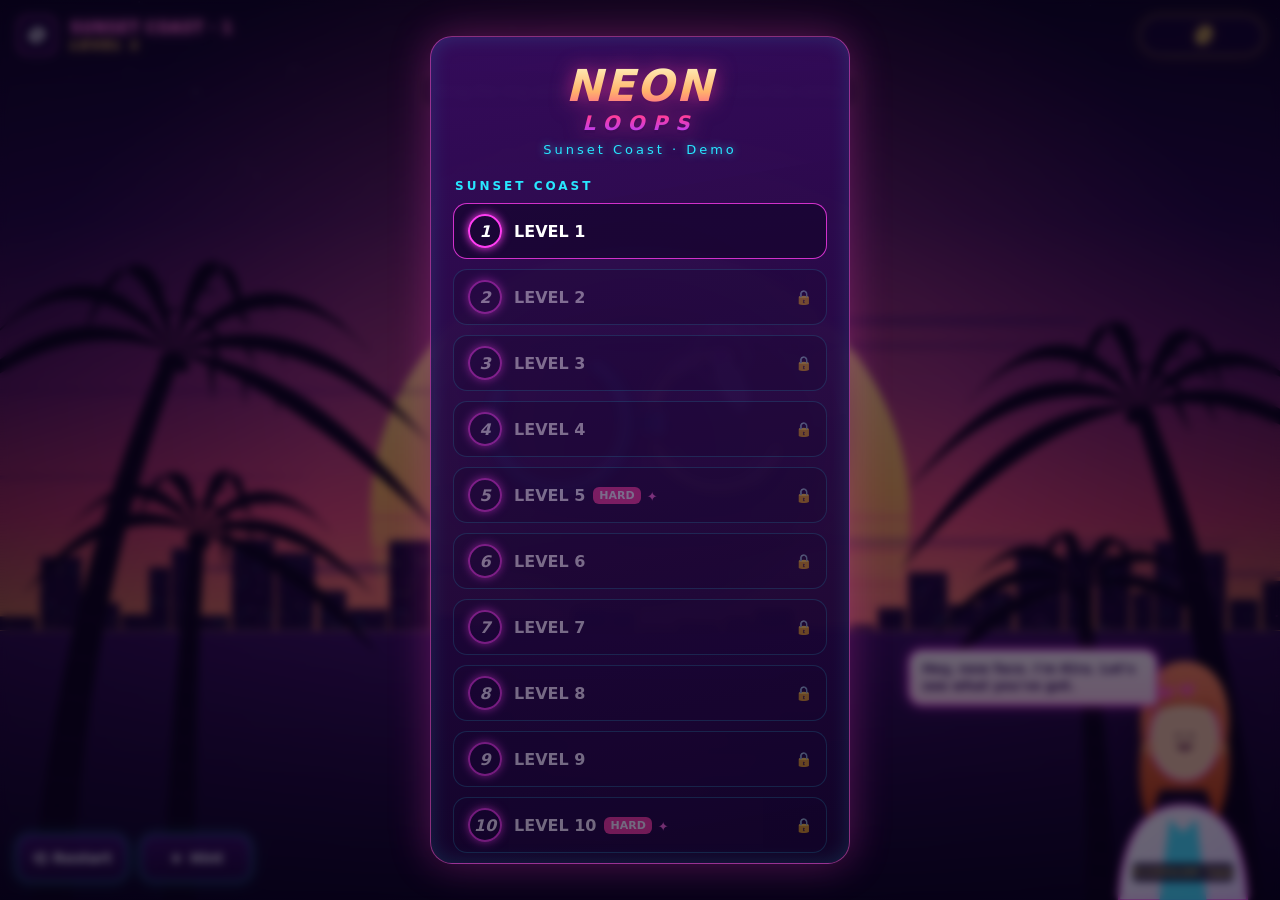
==== index.html @ df571537 "章节系统：每 20 关一章（章节名 · 章内关卡号 + LEVEL 全局关卡号）；右下角陪玩角色（静态立绘 + 呼吸/摇摆/眨眼/换表情/气泡台词，卡关/连击/过关/提示/解锁照片五种反应，6 种语言" ====
<!doctype html>
<html lang="en">
<head>
  <meta charset="utf-8">
  <meta name="viewport" content="width=device-width, initial-scale=1, maximum-scale=1, user-scalable=no, viewport-fit=cover">
  <meta name="theme-color" content="#0d0426">
  <meta name="apple-mobile-web-app-capable" content="yes">
  <meta name="mobile-web-app-capable" content="yes">
  <meta name="apple-mobile-web-app-status-bar-style" content="black-translucent">
  <meta name="apple-mobile-web-app-title" content="Neon Loops">
  <link rel="apple-touch-icon" href="icon.png">
  <link rel="icon" href="icon.png">
  <title>NEON LOOPS · Demo</title>
  <link rel="stylesheet" href="style.css">
</head>
<body>
  <canvas id="game"></canvas>
  <div class="scanlines"></div>

  <header id="hud">
    <button id="btnSettings" class="icon" aria-label="Settings">
      <svg viewBox="0 0 24 24" width="22" height="22" aria-hidden="true"><path fill="currentColor" d="M19.4 13a7.6 7.6 0 0 0 0-2l2.1-1.6-2-3.5-2.5 1a7.4 7.4 0 0 0-1.7-1l-.4-2.6h-4l-.4 2.6a7.4 7.4 0 0 0-1.7 1l-2.5-1-2 3.5L4.6 11a7.6 7.6 0 0 0 0 2l-2.1 1.6 2 3.5 2.5-1a7.4 7.4 0 0 0 1.7 1l.4 2.6h4l.4-2.6a7.4 7.4 0 0 0 1.7-1l2.5 1 2-3.5zM12 15.5A3.5 3.5 0 1 1 12 8.5a3.5 3.5 0 0 1 0 7z"/></svg>
    </button>
    <div class="title">
      <div id="lvName"></div>
      <div id="lvNum">LEVEL 1</div>
    </div>
    <div id="scoreBox"><span id="score">0</span></div>
  </header>

  <div id="banner"><span id="bannerText">HARD</span></div>
  <div id="tip"></div>

  <footer id="tools">
    <button id="btnReset"><b>⟲</b><span data-i18n="restart">Restart</span></button>
    <button id="btnHint"><b>✦</b><span data-i18n="hint">Hint</span></button>
  </footer>

  <!-- 陪玩角色（右下角） -->
  <div id="girl" class="girl" aria-hidden="true">
    <div class="g-sway"><div class="g-breathe"><div class="g-pop">
      <img id="girlA" class="on" alt="" decoding="async"><img id="girlB" alt="" decoding="async"><img id="girlBlink" alt="" decoding="async">
    </div></div></div>
    <div id="bubble" class="bubble"></div>
  </div>

  <!-- 设置 -->
  <section id="settings" class="overlay">
    <div class="panel settings">
      <button id="btnCloseSettings" class="close" aria-label="Close">×</button>
      <h2 class="ptitle" data-i18n="settings">Settings</h2>
      <div class="toggles">
        <button id="togMusic" class="tog">
          <svg viewBox="0 0 24 24" aria-hidden="true"><path fill="currentColor" d="M9 18.5a3 3 0 1 1-2-2.8V5l12-2v12.5a3 3 0 1 1-2-2.8V7.2l-8 1.4z"/></svg>
          <span data-i18n="music">Music</span>
        </button>
        <button id="togSound" class="tog">
          <svg viewBox="0 0 24 24" aria-hidden="true"><path fill="currentColor" d="M4 9h4l5-4v14l-5-4H4zM16 8.5a5 5 0 0 1 0 7l-1.4-1.4a3 3 0 0 0 0-4.2zM18.8 5.7a9 9 0 0 1 0 12.6l-1.4-1.4a7 7 0 0 0 0-9.8z"/></svg>
          <span data-i18n="sound">Sound</span>
        </button>
        <button id="togVibe" class="tog">
          <svg viewBox="0 0 24 24" aria-hidden="true"><path fill="currentColor" d="M8 3h8a2 2 0 0 1 2 2v14a2 2 0 0 1-2 2H8a2 2 0 0 1-2-2V5a2 2 0 0 1 2-2zm0 2v14h8V5zM3 8h2v8H3zm16 0h2v8h-2z"/></svg>
          <span data-i18n="vibration">Vibration</span>
        </button>
      </div>
      <button id="btnLang" class="rowbtn">
        <span class="ico">A</span><span class="lbl" data-i18n="language">Language</span><span id="langVal" class="val"></span><span class="chev">›</span>
      </button>
      <div id="langList" class="langlist"></div>
      <div class="row">
        <button id="btnHome" class="secondary"><span data-i18n="home">Home</span></button>
        <button id="btnRestart" class="primary"><span data-i18n="restart">Restart</span></button>
      </div>
    </div>
  </section>

  <!-- 主页：选关 + 背景 -->
  <section id="menu" class="overlay">
    <div class="panel">
      <h1 class="logo">NEON<em>LOOPS</em></h1>
      <p class="sub" data-i18n="subtitle">Sunset Coast · Demo</p>
      <div id="levels"></div>
      <button id="btnAlbum" class="rowbtn albumbtn"><span class="ico">✦</span><span class="lbl" data-i18n="album">Album</span><span id="albumNew" class="newdot"></span><span class="chev">›</span></button>
      <p class="how" data-i18n="how"></p>
    </div>
  </section>

  <section id="win" class="overlay">
    <div class="panel">
      <h2 id="winTitle" class="logo small">Nice!</h2>
      <div id="winScore" class="bigscore">0</div>
      <p id="winInfo"></p>
      <button id="winPhoto" class="winphoto"><img id="winPhotoImg" alt=""><span><b data-i18n="newPhoto">New photo unlocked!</b><small data-i18n="tapToView">Tap to view</small></span></button>
      <div class="row">
        <button id="btnRetry" class="secondary"><span data-i18n="retry">Retry</span></button>
        <button id="btnNext" class="primary"><span id="btnNextLabel" data-i18n="next">Next ›</span></button>
      </div>
    </div>
  </section>

  <section id="album" class="overlay">
    <div class="panel album">
      <button id="btnCloseAlbum" class="close" aria-label="Close">×</button>
      <h2 class="ptitle" data-i18n="album">Album</h2>
      <div id="albumBody"></div>
    </div>
  </section>

  <section id="viewer" class="overlay viewer">
    <img id="viewImg" alt="">
    <video id="viewVid" playsinline controls preload="none"></video>
    <button id="btnCloseViewer" class="close" aria-label="Close">×</button>
  </section>

  <script src="src/i18n.js"></script>
  <script src="src/haptics.js"></script>
  <script src="src/core.js"></script>
  <script src="src/levels.js"></script>
  <script src="src/chapters.js"></script>
  <script src="src/audio.js"></script>
  <script src="src/bg.js"></script>
  <script src="src/main.js"></script>
</body>
</html>
---- style.css ----
* { box-sizing: border-box; -webkit-tap-highlight-color: transparent; }
html, body { margin: 0; height: 100%; overflow: hidden; background: #0d0426; color: #fff; overscroll-behavior: none;
  font-family: -apple-system, "PingFang SC", "Helvetica Neue", system-ui, sans-serif;
  user-select: none; -webkit-user-select: none; -webkit-touch-callout: none; touch-action: none; }
canvas#game { position: fixed; inset: 0; touch-action: none; display: block; }

.scanlines { position: fixed; inset: 0; pointer-events: none; z-index: 1;
  background: repeating-linear-gradient(to bottom, rgba(0,0,0,0) 0 2px, rgba(0,0,0,0.05) 2px 3px);
  mix-blend-mode: multiply; }

button { font: inherit; color: inherit; cursor: pointer; border: 0; }

#hud { position: fixed; top: 0; left: 0; right: 0; z-index: 2; display: flex; align-items: center; gap: 12px;
  padding: calc(env(safe-area-inset-top) + 14px) 16px 10px; pointer-events: none; }
#hud > * { pointer-events: auto; }
#hud .title { flex: 1; min-width: 0; }
#lvNum { font-weight: 900; font-style: italic; letter-spacing: 2px; font-size: 13px; color: #ffd36b;
  text-shadow: 0 0 8px rgba(255,170,60,0.8); }
#lvName { font-weight: 800; font-size: 18px; white-space: nowrap; overflow: hidden; text-overflow: ellipsis;
  background: linear-gradient(90deg, #ff6ad5, #ffb36b); -webkit-background-clip: text; background-clip: text; color: transparent;
  filter: drop-shadow(0 0 6px rgba(255,80,200,0.6)); }
#scoreBox { min-width: 96px; padding: 6px 16px; border-radius: 999px; text-align: center;
  background: rgba(20,5,45,0.7); border: 1px solid rgba(255,211,107,0.5); box-shadow: 0 0 14px rgba(255,173,66,0.25); }
#score { font-size: 22px; font-weight: 900; font-style: italic; color: #ffe45c; text-shadow: 0 0 10px rgba(255,173,66,0.8);
  font-variant-numeric: tabular-nums; }
#scoreBox { width: 124px; flex: none; }
#score { display: inline-block; }
#score.bump { animation: bump .32s; }
@keyframes bump { 30% { transform: scale(1.18); } 100% { transform: scale(1); } }

.icon { width: 42px; height: 42px; border-radius: 12px; font-size: 20px; background: rgba(30,8,60,0.6);
  border: 1px solid rgba(255,110,220,0.45); box-shadow: 0 0 12px rgba(255,60,200,0.25) inset; }
.icon.off { opacity: 0.4; text-decoration: line-through; }

#tools { position: fixed; left: 0; right: 0; bottom: 0; z-index: 2; display: flex; justify-content: center; gap: 12px;
  padding: 10px 16px calc(env(safe-area-inset-bottom) + 18px); }
#tools button:not(.icon) { min-width: 112px; height: 48px; border-radius: 14px; font-size: 18px; font-weight: 800;
  background: linear-gradient(180deg, rgba(60,14,100,0.85), rgba(28,6,55,0.85));
  border: 1px solid rgba(40,231,255,0.5); box-shadow: 0 0 14px rgba(40,231,255,0.25), 0 0 10px rgba(40,231,255,0.15) inset;
  display: flex; align-items: center; justify-content: center; gap: 6px; }
#tools button span { font-size: 14px; }
#tools button:active { transform: scale(0.96); }
#tools button:disabled { opacity: 0.35; }
#tools .icon { height: 48px; width: 48px; }

#tip { position: fixed; left: 50%; top: calc(env(safe-area-inset-top) + 74px); transform: translate(-50%, -6px);
  z-index: 2; max-width: 90vw; padding: 8px 14px; border-radius: 10px; font-size: 14px; text-align: center;
  background: rgba(15,4,35,0.75); border: 1px solid rgba(255,211,107,0.4); color: #ffe7b0;
  opacity: 0; transition: opacity .3s, transform .3s; pointer-events: none; }
#tip.show { opacity: 1; transform: translate(-50%, 0); }

.overlay { position: fixed; inset: 0; z-index: 5; display: flex; align-items: center; justify-content: center;
  background: rgba(8,2,22,0.6); backdrop-filter: blur(4px); -webkit-backdrop-filter: blur(4px);
  opacity: 0; pointer-events: none; transition: opacity .25s; }
.overlay.show { opacity: 1; pointer-events: auto; }
.panel { width: min(92vw, 420px); padding: 26px 22px 22px; border-radius: 22px; text-align: center;
  background: linear-gradient(170deg, rgba(55,12,95,0.92), rgba(18,4,40,0.95));
  border: 1px solid rgba(255,90,210,0.5); box-shadow: 0 0 40px rgba(255,60,200,0.3), 0 0 20px rgba(40,231,255,0.15) inset;
  transform: translateY(12px) scale(0.98); transition: transform .3s; }
.overlay.show .panel { transform: none; }

.logo { margin: 0; font-size: 44px; font-weight: 900; font-style: italic; letter-spacing: 2px; line-height: 1.05;
  background: linear-gradient(180deg, #fff6c2 0%, #ffb36b 40%, #ff3d9a 75%, #b13dff 100%);
  -webkit-background-clip: text; background-clip: text; color: transparent;
  filter: drop-shadow(0 0 10px rgba(255,61,154,0.7)) drop-shadow(0 3px 0 #2a0750); }
.logo em { display: block; font-size: 20px; letter-spacing: 8px; margin-top: 4px; }
.logo.small { font-size: 40px; }
.sub { margin: 8px 0 18px; color: #28e7ff; letter-spacing: 3px; font-size: 13px; text-shadow: 0 0 8px rgba(40,231,255,0.7); }
.how { margin: 16px 0 0; font-size: 13px; line-height: 1.6; color: #cdb8f0; }

#levels { display: flex; flex-direction: column; gap: 10px; }
.card { display: flex; align-items: center; gap: 12px; padding: 10px 14px; border-radius: 14px; text-align: left;
  background: rgba(20,5,45,0.7); border: 1px solid rgba(40,231,255,0.35); }
.card:active { transform: scale(0.98); }
.card.locked { opacity: 0.4; cursor: default; }
.card .no { width: 34px; height: 34px; border-radius: 50%; display: grid; place-items: center; font-weight: 900; font-style: italic;
  border: 2px solid #ff3df2; box-shadow: 0 0 10px #ff3df2; color: #fff; }
.card .nm { flex: 1; font-weight: 800; font-size: 16px; }
.card .nm small { display: block; font-size: 11px; letter-spacing: 2px; color: #ffb36b; font-weight: 700; }
.card .st i, .stars i { font-style: normal; color: rgba(255,255,255,0.18); }
.card .st i.on { color: #ffd36b; text-shadow: 0 0 8px #ffad42; }

.stars { margin: 14px 0 6px; font-size: 46px; }
.stars i { display: inline-block; margin: 0 4px; transform: scale(0); animation: pop .4s forwards; }
.stars i.on { color: #ffd36b; text-shadow: 0 0 16px #ffad42; }
@keyframes pop { 60% { transform: scale(1.3); } 100% { transform: scale(1); } }
#winInfo { color: #d9c8ff; margin: 6px 0 18px; }
.row { display: flex; gap: 10px; justify-content: center; }
.row button { flex: 1; height: 46px; border-radius: 12px; font-weight: 800; background: rgba(30,8,60,0.8);
  border: 1px solid rgba(40,231,255,0.5); }
.row button.primary { background: linear-gradient(90deg, #ff3d9a, #ff8a4c); border: 0; box-shadow: 0 0 16px rgba(255,61,154,0.6); }

#banner { position: fixed; left: 0; right: 0; top: 38%; z-index: 3; pointer-events: none; text-align: center;
  padding: 14px 0; background: linear-gradient(90deg, transparent, rgba(255,61,154,0.85) 20%, rgba(177,61,255,0.85) 80%, transparent);
  transform: translateX(-110%); opacity: 0; }
#banner span { display: block; font-size: 40px; font-weight: 900; font-style: italic; letter-spacing: 6px; text-shadow: 0 3px 0 #2a0750, 0 0 16px #ff3df2; }
#banner small { letter-spacing: 10px; font-weight: 800; color: #ffe45c; }
#banner.show { animation: banner 1.9s cubic-bezier(.2,.8,.2,1) forwards; }
@keyframes banner { 0% { transform: translateX(-110%); opacity: 1; } 18% { transform: translateX(0); } 78% { transform: translateX(0); opacity: 1; }
  100% { transform: translateX(110%); opacity: 1; } }
.bigscore { margin: 12px 0 4px; font-size: 52px; font-weight: 900; font-style: italic; color: #ffe45c; text-shadow: 0 0 18px rgba(255,173,66,0.9); }
.card.current { border-color: rgba(255,61,242,0.8); }
.card .hard { margin-left: 8px; font-size: 11px; padding: 2px 6px; border-radius: 6px; background: #ff3d9a; vertical-align: 2px; }
.card .st { color: #ffe45c; font-weight: 800; font-size: 14px; }

.bgtitle { margin: 16px 0 8px; font-size: 13px; letter-spacing: 3px; color: #28e7ff; text-align: left; }
#bgs { display: grid; grid-template-columns: repeat(4, 1fr); gap: 8px; }
.bgpick { padding: 0; border-radius: 10px; overflow: hidden; background: #000; border: 2px solid rgba(255,255,255,0.15); position: relative; }
.bgpick canvas { display: block; }
.bgpick span { position: absolute; left: 0; right: 0; bottom: 0; padding: 3px 0; font-size: 11px; font-weight: 800; background: rgba(10,3,30,0.7); }
.bgpick.on { border-color: #ff3df2; box-shadow: 0 0 12px rgba(255,61,242,0.7); }
.panel { max-height: 92vh; overflow-y: auto; }

/* 设置面板：迈阿密霓虹风（夕阳渐变边框 + 镀铬感按钮） */
.icon svg { display: block; margin: auto; }
.settings { position: relative; padding-top: 22px; }
.ptitle { margin: 0 0 18px; font-size: 26px; font-weight: 900; font-style: italic; letter-spacing: 3px; text-transform: uppercase;
  background: linear-gradient(180deg, #fff6c2, #ffb36b 45%, #ff3d9a); -webkit-background-clip: text; background-clip: text; color: transparent;
  filter: drop-shadow(0 2px 0 #2a0750) drop-shadow(0 0 10px rgba(255,61,154,0.6)); }
.close { position: absolute; top: -12px; right: -12px; width: 40px; height: 40px; border-radius: 50%; font-size: 24px; font-weight: 900; line-height: 1;
  background: linear-gradient(180deg, #ff5c8a, #c4005c); border: 2px solid #ffd0e2; box-shadow: 0 0 14px rgba(255,61,154,0.8); }
.toggles { display: grid; grid-template-columns: repeat(3, 1fr); gap: 12px; margin-bottom: 16px; }
.tog { position: relative; padding: 12px 0 8px; border-radius: 16px; display: flex; flex-direction: column; align-items: center; gap: 6px;
  background: linear-gradient(160deg, #ff6fd8 0%, #ff8a4c 100%); border: 2px solid rgba(255,240,250,0.85);
  box-shadow: 0 4px 0 #6a1257, 0 0 16px rgba(255,90,180,0.45); font-weight: 800; font-size: 12px; text-transform: uppercase; letter-spacing: 1px; }
.tog svg { width: 34px; height: 34px; filter: drop-shadow(0 2px 0 rgba(60,0,50,0.5)); }
.tog.off { background: linear-gradient(160deg, #4a3d66, #2b2140); border-color: rgba(255,255,255,0.25); box-shadow: 0 4px 0 #160d26; color: #9a8fb8; }
.tog.off::after { content: ''; position: absolute; left: 50%; top: 10px; width: 3px; height: 40px; background: #ff4d6d; border-radius: 2px;
  transform: translateX(-50%) rotate(45deg); box-shadow: 0 0 6px #ff4d6d; }
.tog:active, .rowbtn:active, .row button:active { transform: translateY(2px); }
.rowbtn { width: 100%; display: flex; align-items: center; gap: 10px; padding: 14px 14px; border-radius: 14px; margin-bottom: 10px; text-align: left;
  background: rgba(20,5,45,0.7); border: 1px solid rgba(40,231,255,0.45); font-weight: 800; font-size: 16px; }
.rowbtn .ico { width: 24px; height: 24px; border-radius: 6px; display: grid; place-items: center; font-size: 14px; font-weight: 900;
  background: linear-gradient(180deg, #28e7ff, #1a8fd6); color: #0d0426; }
.rowbtn .lbl { flex: 1; }
.rowbtn .val { color: #28e7ff; font-size: 14px; }
.rowbtn .chev { font-size: 22px; color: #ffb36b; }
.langlist { display: none; grid-template-columns: repeat(2, 1fr); gap: 8px; margin: -2px 0 12px; }
.langlist.open { display: grid; }
.langlist button { position: relative; padding: 10px 0; border-radius: 10px; font-weight: 800; background: rgba(30,8,60,0.85); border: 1px solid rgba(255,255,255,0.2); }
.langlist button.on { border-color: #ff3df2; box-shadow: 0 0 10px rgba(255,61,242,0.6); color: #ffe45c; }
.row button.secondary { background: linear-gradient(180deg, #ffb36b, #ff7a2f); border: 0; box-shadow: 0 4px 0 #8a3a10; color: #2a0750; }
.row button.primary { box-shadow: 0 4px 0 #7a1240, 0 0 16px rgba(255,61,154,0.6); }
.row button { position: relative; }
/* iPhone 震动用的透明原生开关（铺满按钮，只拦截点击，不显示） */
.hapsw { position: absolute; inset: 0; width: 100%; height: 100%; margin: 0; opacity: 0; cursor: pointer; clip-path: inset(0 round 14px); }
#tools button b { font-size: 18px; }
.panel.settings { overflow: visible; }
/* 隐藏的面板（以及关闭震动时）里的透明开关不能接收点击，否则会挡住棋盘 */
.overlay:not(.show) .hapsw, body.novibe .hapsw { pointer-events: none; }

/* ---------- 章节标题：大字“章节名 · 章内关卡号”，小字“LEVEL 全局关卡号” ---------- */
#lvName { font-size: 15px; letter-spacing: 0.5px; }
#lvNum { margin-top: 2px; font-size: 11px; letter-spacing: 3px; }

/* ---------- 工具栏靠左，右下角留给陪玩角色 ---------- */
#tools { justify-content: flex-start; padding-left: 16px; padding-right: calc(min(30vh, 270px) * 0.72); }

/* ---------- 陪玩角色 ---------- */
.girl { position: fixed; right: -4px; bottom: env(safe-area-inset-bottom); z-index: 3; pointer-events: none;
  height: min(30vh, 270px); width: calc(min(30vh, 270px) * 0.75); }
.girl.left { right: auto; left: -4px; }
.g-sway, .g-breathe, .g-pop { position: absolute; inset: 0; transform-origin: 50% 100%; }
.g-sway { animation: gsway 7s ease-in-out infinite; }
.g-breathe { animation: gbreathe 3.8s ease-in-out infinite; }
.girl.pop .g-pop { animation: gpop .38s cubic-bezier(.3,1.6,.5,1); }
.girl img { position: absolute; inset: 0; width: 100%; height: 100%; object-fit: contain; object-position: 50% 100%;
  opacity: 0; transition: opacity .16s; filter: drop-shadow(0 6px 14px rgba(5,0,15,0.55)); }
.girl img.on { opacity: 1; }
#girlBlink { transition: none; }
@keyframes gsway { 0%, 100% { transform: rotate(-0.6deg); } 50% { transform: rotate(0.6deg); } }
@keyframes gbreathe { 0%, 100% { transform: translateY(0) scale(1, 1); } 50% { transform: translateY(-1.5px) scale(1.006, 1.014); } }
@keyframes gpop { 0% { transform: scale(1); } 40% { transform: scale(1.05) translateY(-4px); } 100% { transform: scale(1); } }
.bubble { position: absolute; right: 62%; bottom: 72%; width: max-content; max-width: min(62vw, 250px); padding: 9px 12px; border-radius: 14px 14px 4px 14px;
  font-size: 13px; font-weight: 700; line-height: 1.35; color: #2a0750; background: linear-gradient(180deg, #fff6fb, #ffd6ec);
  border: 2px solid #ff3df2; box-shadow: 0 0 14px rgba(255,61,242,0.55); opacity: 0; transform: translateY(6px) scale(.96); transform-origin: 100% 100%;
  transition: opacity .2s, transform .2s; }
.girl.left .bubble { right: auto; left: 62%; border-radius: 14px 14px 14px 4px; transform-origin: 0 100%; }
.bubble.show { opacity: 1; transform: none; }

/* ---------- 主页：章节分组、相册入口 ---------- */
.chapterhead { margin: 4px 2px 0; text-align: left; font-size: 12px; font-weight: 900; letter-spacing: 3px; color: #28e7ff; }
.card .cam { margin-left: 6px; color: #ff6fd8; font-size: 13px; }
.albumbtn { margin-top: 14px; position: relative; }
.newdot { width: 9px; height: 9px; border-radius: 50%; background: #ff3d6a; box-shadow: 0 0 8px #ff3d6a; display: none; }
.newdot.on { display: block; }

/* ---------- 相册 ---------- */
.panel.album { overflow: visible; max-height: 88vh; }
#albumBody { max-height: 70vh; overflow-y: auto; }
.asec { margin-bottom: 14px; text-align: left; }
.ahead { display: flex; justify-content: space-between; align-items: baseline; margin: 0 2px 8px; }
.ahead b { font-size: 15px; letter-spacing: 2px; color: #ffe45c; }
.ahead span { font-size: 13px; color: #ff9fd8; font-weight: 700; }
.agrid { display: grid; grid-template-columns: repeat(3, 1fr); gap: 8px; }
.aslot { position: relative; aspect-ratio: 9 / 16; border-radius: 12px; overflow: hidden; padding: 0;
  background: linear-gradient(160deg, rgba(60,14,100,0.9), rgba(20,5,45,0.9)); border: 1px solid rgba(255,255,255,0.18);
  display: flex; flex-direction: column; align-items: center; justify-content: center; gap: 6px; }
.aslot img { position: absolute; inset: 0; width: 100%; height: 100%; object-fit: cover; }
.aslot .lock { font-size: 22px; opacity: 0.8; }
.aslot .tag { position: relative; font-size: 11px; font-weight: 800; text-align: center; padding: 0 4px; }
.aslot.got .tag { position: absolute; left: 0; right: 0; bottom: 0; padding: 4px; background: rgba(10,3,30,0.7); }
.aslot .tag small { display: block; font-size: 10px; font-weight: 600; color: #cdb8f0; margin-top: 2px; }
.aslot.new::after { content: 'NEW'; position: absolute; top: 6px; right: 6px; font-size: 10px; font-weight: 900; padding: 2px 5px; border-radius: 6px; background: #ff3d6a; }
.aslot.video { border-color: rgba(255,211,107,0.5); }
.aslot.video.got { background: linear-gradient(160deg, #ff3d9a, #ff8a4c); }

/* ---------- 大图 / 视频 ---------- */
.overlay.viewer { background: rgba(4,0,12,0.92); }
.viewer img, .viewer video { max-width: 94vw; max-height: 86vh; border-radius: 14px; box-shadow: 0 0 30px rgba(255,61,242,0.4); }
.viewer .close { position: fixed; top: calc(env(safe-area-inset-top) + 14px); right: 14px; }

/* ---------- 过关面板：新照片 ---------- */
.winphoto { display: none; width: 100%; margin: 0 0 16px; padding: 8px; border-radius: 14px; align-items: center; gap: 12px; text-align: left;
  background: linear-gradient(90deg, rgba(255,61,154,0.35), rgba(40,231,255,0.2)); border: 1px solid rgba(255,211,107,0.6); }
.winphoto.show { display: flex; animation: pop .45s; }
.winphoto img { width: 54px; height: 96px; object-fit: cover; border-radius: 8px; }
.winphoto b { display: block; color: #ffe45c; font-size: 15px; }
.winphoto small { color: #d9c8ff; font-size: 12px; }
.winphoto.soon small::after { content: ' · Coming soon'; }

/* 截图测试用：关闭过渡动画 */
body.notrans *, body.notrans *::after { transition: none !important; }
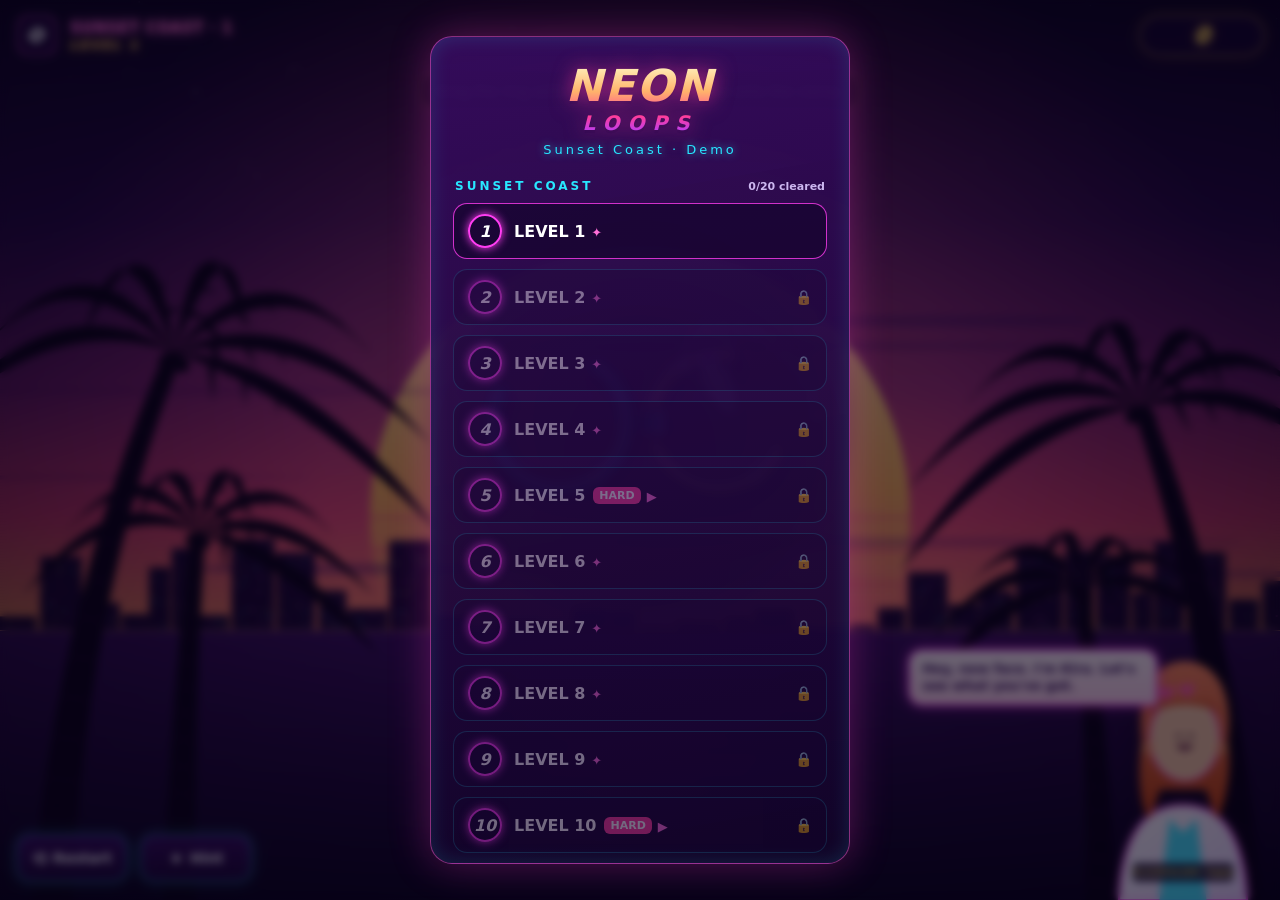
==== commit f29c5644: "奖励改为每关 1 张照片、每 5 关的困难关解锁视频（每章 16 张照片 + 4 段视频）；背景按章节解锁，上一章 20 关全部通关才解锁下一章背景；相册按 5 关一行重排并加背景卡；主页章节显示进度" ====
--- a/index.html
+++ b/index.html
@@ -90,7 +90,8 @@
       <h2 id="winTitle" class="logo small">Nice!</h2>
       <div id="winScore" class="bigscore">0</div>
       <p id="winInfo"></p>
-      <button id="winPhoto" class="winphoto"><img id="winPhotoImg" alt=""><span><b data-i18n="newPhoto">New photo unlocked!</b><small data-i18n="tapToView">Tap to view</small></span></button>
+      <button id="winPhoto" class="winphoto"><span class="thumb"><img id="winPhotoImg" alt=""><i>▶</i></span><span><b id="winPhotoTitle">New photo unlocked!</b><small data-i18n="tapToView">Tap to view</small></span></button>
+      <div id="winBg" class="winbg"><b data-i18n="newBg">New background unlocked!</b><span id="winBgName"></span></div>
       <div class="row">
         <button id="btnRetry" class="secondary"><span data-i18n="retry">Retry</span></button>
         <button id="btnNext" class="primary"><span id="btnNextLabel" data-i18n="next">Next ›</span></button>
--- a/style.css
+++ b/style.css
@@ -221,3 +221,37 @@
 
 /* 截图测试用：关闭过渡动画 */
 body.notrans *, body.notrans *::after { transition: none !important; }
+
+/* ---------- 主页章节标题：名字 + 进度；没开放的章节变暗 ---------- */
+.chapterhead { display: flex; justify-content: space-between; align-items: baseline; gap: 8px; }
+.chapterhead span { font-size: 11px; letter-spacing: 0; font-weight: 700; color: #cdb8f0; }
+.chapterhead.locked { opacity: 0.55; margin-top: 10px; }
+.chapterhead.locked span { text-align: right; }
+
+/* ---------- 相册：背景卡 + 每行 4 张照片 + 1 段视频 ---------- */
+.asec.locked .ahead { opacity: 0.6; }
+.abg { position: relative; width: 100%; aspect-ratio: 16 / 7; margin-bottom: 8px; border-radius: 12px; overflow: hidden; padding: 0;
+  border: 1px solid rgba(40,231,255,0.45); background: #0d0426; }
+.abg img { position: absolute; inset: 0; width: 100%; height: 100%; object-fit: cover; }
+.abg:not(.got) img { filter: grayscale(0.85) brightness(0.45) blur(1.5px); }
+.abg .tag { position: absolute; left: 0; right: 0; bottom: 0; padding: 6px 8px; text-align: left; background: linear-gradient(0deg, rgba(10,3,30,0.85), rgba(10,3,30,0)); }
+.abg .tag b { font-size: 12px; letter-spacing: 2px; text-transform: uppercase; }
+.abg .tag small { display: block; font-size: 11px; color: #d9c8ff; }
+.abg:not(.got)::before { content: '🔒'; position: absolute; top: 50%; left: 50%; transform: translate(-50%, -70%); font-size: 22px; }
+.arow { display: grid; grid-template-columns: repeat(5, 1fr); gap: 5px; margin-bottom: 5px; }
+.arow .aslot { border-radius: 9px; }
+.arow .aslot .lock { font-size: 16px; }
+.arow .aslot .tag { font-size: 9px; }
+.arow .aslot .tag small { font-size: 8px; }
+.aslot.video { border-color: rgba(255,90,140,0.7); background: linear-gradient(160deg, rgba(120,10,60,0.9), rgba(40,5,40,0.9)); }
+.aslot.video.got { background: linear-gradient(160deg, #ff3d9a, #ff8a4c); }
+.aslot.video.got .lock { font-size: 22px; opacity: 1; }
+
+/* ---------- 过关面板：新视频、新背景 ---------- */
+.winphoto .thumb { position: relative; flex: none; }
+.winphoto .thumb i { display: none; position: absolute; inset: 0; place-items: center; font-style: normal; font-size: 26px; text-shadow: 0 0 10px #000; }
+.winphoto.isvideo .thumb i { display: grid; }
+.winbg { display: none; margin: -6px 0 16px; padding: 8px 10px; border-radius: 12px; border: 1px dashed rgba(40,231,255,0.6); }
+.winbg.show { display: block; }
+.winbg b { display: block; color: #28e7ff; }
+.winbg span { font-weight: 900; letter-spacing: 2px; }
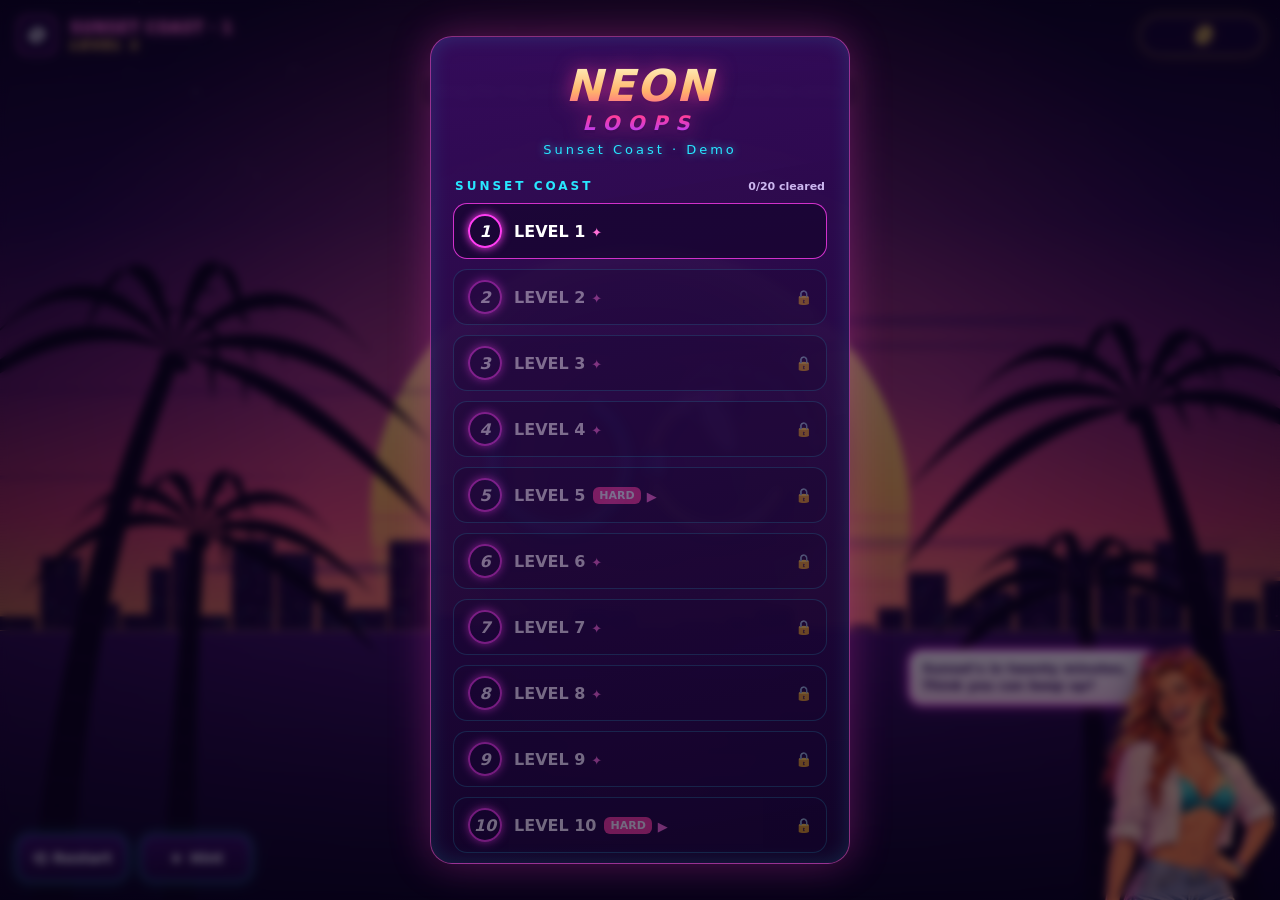
==== commit 7da30c3f: "关卡生成器和验收（tools/levelgen，Node/浏览器共用）+ 准则文档；原作 1-40 关分析和难度曲线；棋盘按陪玩角色实际轮廓避让（src/layout.js）；第 5-10 关重做，最" ====
--- a/index.html
+++ b/index.html
@@ -116,6 +116,7 @@
   <script src="src/i18n.js"></script>
   <script src="src/haptics.js"></script>
   <script src="src/core.js"></script>
+  <script src="src/layout.js"></script>
   <script src="src/levels.js"></script>
   <script src="src/chapters.js"></script>
   <script src="src/audio.js"></script>
--- a/style.css
+++ b/style.css
@@ -32,7 +32,7 @@
   border: 1px solid rgba(255,110,220,0.45); box-shadow: 0 0 12px rgba(255,60,200,0.25) inset; }
 .icon.off { opacity: 0.4; text-decoration: line-through; }
 
-#tools { position: fixed; left: 0; right: 0; bottom: 0; z-index: 2; display: flex; justify-content: center; gap: 12px;
+#tools { position: fixed; left: 0; right: 0; bottom: 0; z-index: 4; display: flex; justify-content: center; gap: 12px;
   padding: 10px 16px calc(env(safe-area-inset-bottom) + 18px); }
 #tools button:not(.icon) { min-width: 112px; height: 48px; border-radius: 14px; font-size: 18px; font-weight: 800;
   background: linear-gradient(180deg, rgba(60,14,100,0.85), rgba(28,6,55,0.85));
@@ -167,7 +167,7 @@
 .girl img { position: absolute; inset: 0; width: 100%; height: 100%; object-fit: contain; object-position: 50% 100%;
   opacity: 0; transition: opacity .16s; filter: drop-shadow(0 6px 14px rgba(5,0,15,0.55)); }
 .girl img.on { opacity: 1; }
-#girlBlink { transition: none; }
+#girlBlink { transition: none; z-index: 3; }
 @keyframes gsway { 0%, 100% { transform: rotate(-0.6deg); } 50% { transform: rotate(0.6deg); } }
 @keyframes gbreathe { 0%, 100% { transform: translateY(0) scale(1, 1); } 50% { transform: translateY(-1.5px) scale(1.006, 1.014); } }
 @keyframes gpop { 0% { transform: scale(1); } 40% { transform: scale(1.05) translateY(-4px); } 100% { transform: scale(1); } }
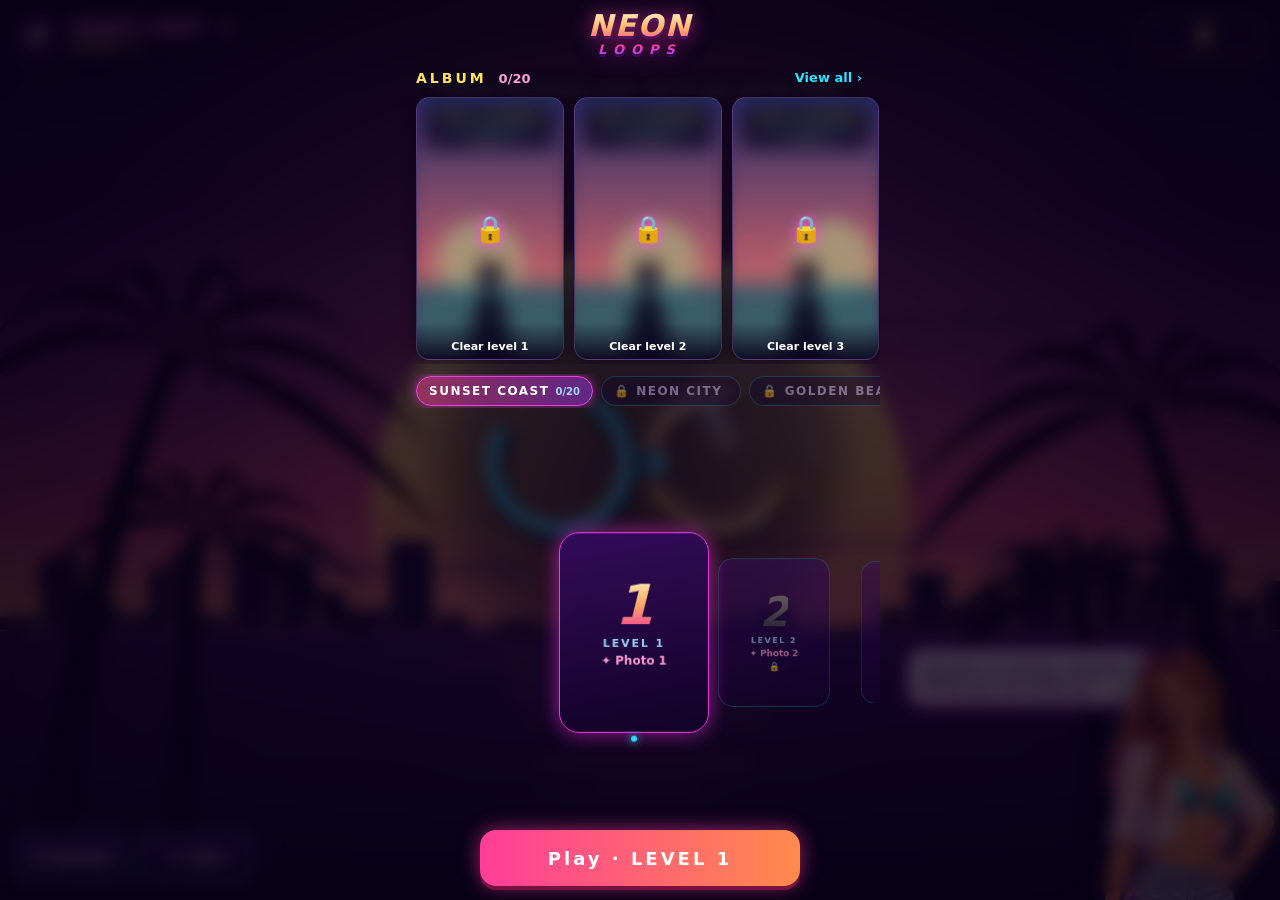
==== commit 893cf66f: "主页重做：一屏放下，顶部相册条占 34%（已解锁照片 + 下一张模糊预览，点锁住的跳到对应关卡），章节切换按钮（锁住的抖动并写明解锁标准，新开放的显示 NEW，通关后自动切到新章节），关卡左右滑动转盘" ====
--- a/index.html
+++ b/index.html
@@ -74,17 +74,23 @@
     </div>
   </section>
 
-  <!-- 主页：选关 + 背景 -->
-  <section id="menu" class="overlay">
-    <div class="panel">
-      <h1 class="logo">NEON<em>LOOPS</em></h1>
-      <p class="sub" data-i18n="subtitle">Sunset Coast · Demo</p>
-      <div id="levels"></div>
-      <button id="btnAlbum" class="rowbtn albumbtn"><span class="ico">✦</span><span class="lbl" data-i18n="album">Album</span><span id="albumNew" class="newdot"></span><span class="chev">›</span></button>
-      <p class="how" data-i18n="how"></p>
+  <!-- 主页：顶部相册（女生照片）+ 章节 + 左右滑动选关，一屏放下 -->
+  <section id="menu" class="overlay home">
+    <div class="homebox">
+      <header class="hhead"><h1 class="logo">NEON<em>LOOPS</em></h1></header>
+      <div class="halbum">
+        <div class="hbar">
+          <b><span data-i18n="album">Album</span> <span id="albumCount" class="cnt"></span></b>
+          <button id="btnAlbum" class="viewall"><span data-i18n="viewAll">View all</span> ›<span id="albumNew" class="newdot"></span></button>
+        </div>
+        <div id="albumStrip" class="astrip"></div>
+      </div>
+      <div id="chapters" class="chips"></div>
+      <div id="chapterNote" class="cnote"></div>
+      <div id="levels" class="carousel"></div>
+      <button id="btnPlay" class="playbtn"><span id="playLabel">PLAY</span></button>
     </div>
   </section>
-
   <section id="win" class="overlay">
     <div class="panel">
       <h2 id="winTitle" class="logo small">Nice!</h2>
--- a/style.css
+++ b/style.css
@@ -68,7 +68,6 @@
 .sub { margin: 8px 0 18px; color: #28e7ff; letter-spacing: 3px; font-size: 13px; text-shadow: 0 0 8px rgba(40,231,255,0.7); }
 .how { margin: 16px 0 0; font-size: 13px; line-height: 1.6; color: #cdb8f0; }
 
-#levels { display: flex; flex-direction: column; gap: 10px; }
 .card { display: flex; align-items: center; gap: 12px; padding: 10px 14px; border-radius: 14px; text-align: left;
   background: rgba(20,5,45,0.7); border: 1px solid rgba(40,231,255,0.35); }
 .card:active { transform: scale(0.98); }
@@ -135,10 +134,24 @@
 .rowbtn .lbl { flex: 1; }
 .rowbtn .val { color: #28e7ff; font-size: 14px; }
 .rowbtn .chev { font-size: 22px; color: #ffb36b; }
-.langlist { display: none; grid-template-columns: repeat(2, 1fr); gap: 8px; margin: -2px 0 12px; }
-.langlist.open { display: grid; }
-.langlist button { position: relative; padding: 10px 0; border-radius: 10px; font-weight: 800; background: rgba(30,8,60,0.85); border: 1px solid rgba(255,255,255,0.2); }
-.langlist button.on { border-color: #ff3df2; box-shadow: 0 0 10px rgba(255,61,242,0.6); color: #ffe45c; }
+/* 语言下拉：半透明毛玻璃弹窗，贴着语言按钮右下展开，弹性出现、选中后收回 */
+.rowbtn .chev { transition: transform .22s; }
+#btnLang.open .chev { transform: rotate(90deg); }
+.langlist { position: absolute; right: 22px; z-index: 6; width: 210px; padding: 6px; border-radius: 16px; display: flex; flex-direction: column; gap: 2px;
+  background: rgba(28,8,58,0.8); backdrop-filter: blur(20px) saturate(1.5); -webkit-backdrop-filter: blur(20px) saturate(1.5);
+  border: 1px solid rgba(255,255,255,0.22); box-shadow: 0 14px 40px rgba(5,0,20,0.6), 0 0 18px rgba(255,61,242,0.25);
+  transform-origin: 85% 0; opacity: 0; transform: translateY(-8px) scale(0.92); pointer-events: none; visibility: hidden; }
+.langlist.open { visibility: visible; pointer-events: auto; animation: ddIn .32s cubic-bezier(.2,1.5,.4,1) forwards; }
+.langlist.closing { visibility: visible; animation: ddOut .24s cubic-bezier(.5,0,.8,.4) forwards; }
+@keyframes ddIn { from { opacity: 0; transform: translateY(-8px) scale(0.9); } to { opacity: 1; transform: none; } }
+@keyframes ddOut { from { opacity: 1; transform: none; } 30% { transform: scale(1.02); } to { opacity: 0; transform: translateY(-10px) scale(0.9); } }
+.langlist button { position: relative; display: flex; align-items: center; justify-content: space-between; padding: 11px 14px; border-radius: 11px;
+  font-weight: 800; font-size: 15px; text-align: left; background: transparent; border: 0; transition: background .15s, transform .15s; }
+.langlist button:active { background: rgba(255,255,255,0.1); }
+.langlist button i { font-style: normal; color: #ff3df2; opacity: 0; text-shadow: 0 0 8px #ff3df2; }
+.langlist button.on { color: #ffe45c; background: rgba(255,61,242,0.14); }
+.langlist button.on i { opacity: 1; }
+.langlist button.pick { transform: scale(0.96); background: rgba(255,61,242,0.3); }
 .row button.secondary { background: linear-gradient(180deg, #ffb36b, #ff7a2f); border: 0; box-shadow: 0 4px 0 #8a3a10; color: #2a0750; }
 .row button.primary { box-shadow: 0 4px 0 #7a1240, 0 0 16px rgba(255,61,154,0.6); }
 .row button { position: relative; }
@@ -255,3 +268,68 @@
 .winbg.show { display: block; }
 .winbg b { display: block; color: #28e7ff; }
 .winbg span { font-weight: 900; letter-spacing: 2px; }
+
+/* ---------- 主页（一屏，不上下滚动）：相册 34% + 章节 + 关卡转盘 ---------- */
+.overlay.home { align-items: stretch; background: rgba(8,2,22,0.78); backdrop-filter: blur(8px); -webkit-backdrop-filter: blur(8px); }
+.homebox { width: min(100vw, 480px); height: 100%; margin: 0 auto; display: flex; flex-direction: column; gap: 10px;
+  padding: calc(env(safe-area-inset-top) + 10px) 0 calc(env(safe-area-inset-bottom) + 14px); overflow: hidden;
+  transform: translateY(10px); transition: transform .3s; }
+.overlay.show .homebox { transform: none; }
+.hhead { flex: none; text-align: center; padding: 0 16px; }
+.hhead .logo { font-size: 30px; }
+.hhead .logo em { font-size: 13px; letter-spacing: 7px; margin-top: 1px; }
+/* 相册：占屏幕 34%，横向滑动；已解锁照片清晰，下一张模糊预览当钩子 */
+.halbum { flex: 0 0 34%; min-height: 0; display: flex; flex-direction: column; gap: 6px; }
+.hbar { display: flex; justify-content: space-between; align-items: center; padding: 0 16px; }
+.hbar b { font-size: 14px; letter-spacing: 3px; text-transform: uppercase; color: #ffe45c; }
+.hbar .cnt { color: #ff9fd8; letter-spacing: 0; font-size: 13px; margin-left: 4px; }
+.viewall { position: relative; font-size: 13px; font-weight: 800; color: #28e7ff; padding: 4px 2px; background: none; border: 0; }
+.viewall .newdot { position: absolute; top: 0; right: -8px; }
+.astrip { flex: 1; min-height: 0; display: flex; gap: 10px; overflow-x: auto; overflow-y: hidden; padding: 2px 16px 4px;
+  scroll-snap-type: x proximity; scrollbar-width: none; -webkit-overflow-scrolling: touch; }
+.astrip::-webkit-scrollbar { display: none; }
+.ph { position: relative; flex: none; height: 100%; aspect-ratio: 9 / 16; border-radius: 14px; overflow: hidden; padding: 0; scroll-snap-align: center;
+  background: linear-gradient(160deg, #3a1470, #160632); border: 1.5px solid rgba(255,255,255,0.18); box-shadow: 0 6px 18px rgba(5,0,20,0.5); }
+.ph img { position: absolute; inset: 0; width: 100%; height: 100%; object-fit: cover; }
+.ph.got { border-color: rgba(255,61,242,0.7); box-shadow: 0 0 14px rgba(255,61,242,0.45), 0 6px 18px rgba(5,0,20,0.5); }
+.ph.tease img { filter: blur(9px) brightness(0.65) saturate(1.2); transform: scale(1.15); }
+.ph .badge { position: absolute; left: 0; right: 0; bottom: 0; padding: 18px 4px 6px; font-size: 11px; font-weight: 800; text-align: center;
+  background: linear-gradient(0deg, rgba(10,3,30,0.9), rgba(10,3,30,0)); }
+.ph .mid { position: absolute; inset: 0; display: grid; place-items: center; font-size: 26px; text-shadow: 0 0 12px rgba(255,61,242,0.9); }
+.ph.video.got { background: linear-gradient(160deg, #ff3d9a, #ff8a4c); }
+.ph.new::after { content: 'NEW'; position: absolute; top: 6px; right: 6px; font-size: 10px; font-weight: 900; padding: 2px 5px; border-radius: 6px; background: #ff3d6a; }
+.ph.soon { opacity: 0.55; }
+/* 章节切换 */
+.chips { flex: none; display: flex; gap: 8px; overflow-x: auto; padding: 2px 16px; scrollbar-width: none; }
+.chips::-webkit-scrollbar { display: none; }
+.chip { position: relative; flex: none; padding: 7px 12px; border-radius: 999px; font-size: 12px; font-weight: 900; letter-spacing: 1.5px;
+  background: rgba(20,5,45,0.75); border: 1px solid rgba(40,231,255,0.35); color: #cdb8f0; white-space: nowrap; }
+.chip small { margin-left: 6px; font-weight: 700; letter-spacing: 0; color: #9fd8ff; }
+.chip.on { color: #fff; border-color: #ff3df2; background: linear-gradient(90deg, rgba(255,61,154,0.45), rgba(177,61,255,0.45)); box-shadow: 0 0 12px rgba(255,61,242,0.5); }
+.chip.locked { opacity: 0.5; }
+.chip.new::after { content: 'NEW'; position: absolute; top: -7px; right: -4px; font-size: 9px; padding: 1px 4px; border-radius: 5px; background: #ff3d6a; color: #fff; }
+.chip.shake { animation: shake .35s; }
+@keyframes shake { 25% { transform: translateX(-4px); } 75% { transform: translateX(4px); } }
+.cnote { flex: none; min-height: 16px; padding: 0 16px; font-size: 12px; color: #ffb36b; text-align: center; }
+/* 关卡转盘：左右滑动，中间的最大 */
+.carousel { flex: 1; min-height: 130px; display: flex; align-items: center; overflow-x: auto; overflow-y: hidden; scroll-snap-type: x mandatory;
+  scrollbar-width: none; -webkit-overflow-scrolling: touch; padding: 0 calc(50% - 76px); }
+.carousel::-webkit-scrollbar { display: none; }
+.lvcard { position: relative; flex: none; width: 152px; aspect-ratio: 3 / 4; max-height: 94%; margin: 0 -6px; scroll-snap-align: center; border-radius: 20px;
+  display: flex; flex-direction: column; align-items: center; justify-content: center; gap: 4px; padding: 0;
+  background: linear-gradient(170deg, rgba(55,12,95,0.95), rgba(18,4,40,0.95)); border: 1.5px solid rgba(40,231,255,0.4);
+  transform: scale(var(--s, 0.72)); opacity: var(--o, 0.55); transition: border-color .2s; will-change: transform; }
+.lvcard .big { font-size: 56px; font-weight: 900; font-style: italic; line-height: 1;
+  background: linear-gradient(180deg, #fff6c2, #ffb36b 45%, #ff3d9a); -webkit-background-clip: text; background-clip: text; color: transparent;
+  filter: drop-shadow(0 2px 0 #2a0750); }
+.lvcard .lv { font-size: 11px; letter-spacing: 2px; font-weight: 800; color: #9fd8ff; }
+.lvcard .rw { font-size: 12px; font-weight: 800; color: #ff9fd8; }
+.lvcard .best { font-size: 12px; font-weight: 800; color: #ffe45c; min-height: 15px; }
+.lvcard .hard { position: absolute; top: 8px; font-size: 10px; font-weight: 900; letter-spacing: 1px; padding: 2px 7px; border-radius: 6px; background: #ff3d9a; }
+.lvcard.locked .big { filter: grayscale(1) brightness(0.6); }
+.lvcard.mid { border-color: #ff3df2; box-shadow: 0 0 22px rgba(255,61,242,0.55); }
+.lvcard.current::before { content: ''; position: absolute; bottom: -10px; width: 6px; height: 6px; border-radius: 50%; background: #28e7ff; box-shadow: 0 0 8px #28e7ff; }
+.playbtn { flex: none; align-self: center; width: min(78vw, 320px); height: 56px; border-radius: 16px; font-size: 18px; font-weight: 900; letter-spacing: 3px;
+  background: linear-gradient(90deg, #ff3d9a, #ff8a4c); box-shadow: 0 4px 0 #7a1240, 0 0 20px rgba(255,61,154,0.6); }
+.playbtn.locked { background: linear-gradient(90deg, #4a3d66, #2b2140); box-shadow: 0 4px 0 #160d26; color: #9a8fb8; }
+.playbtn:active { transform: translateY(2px); }
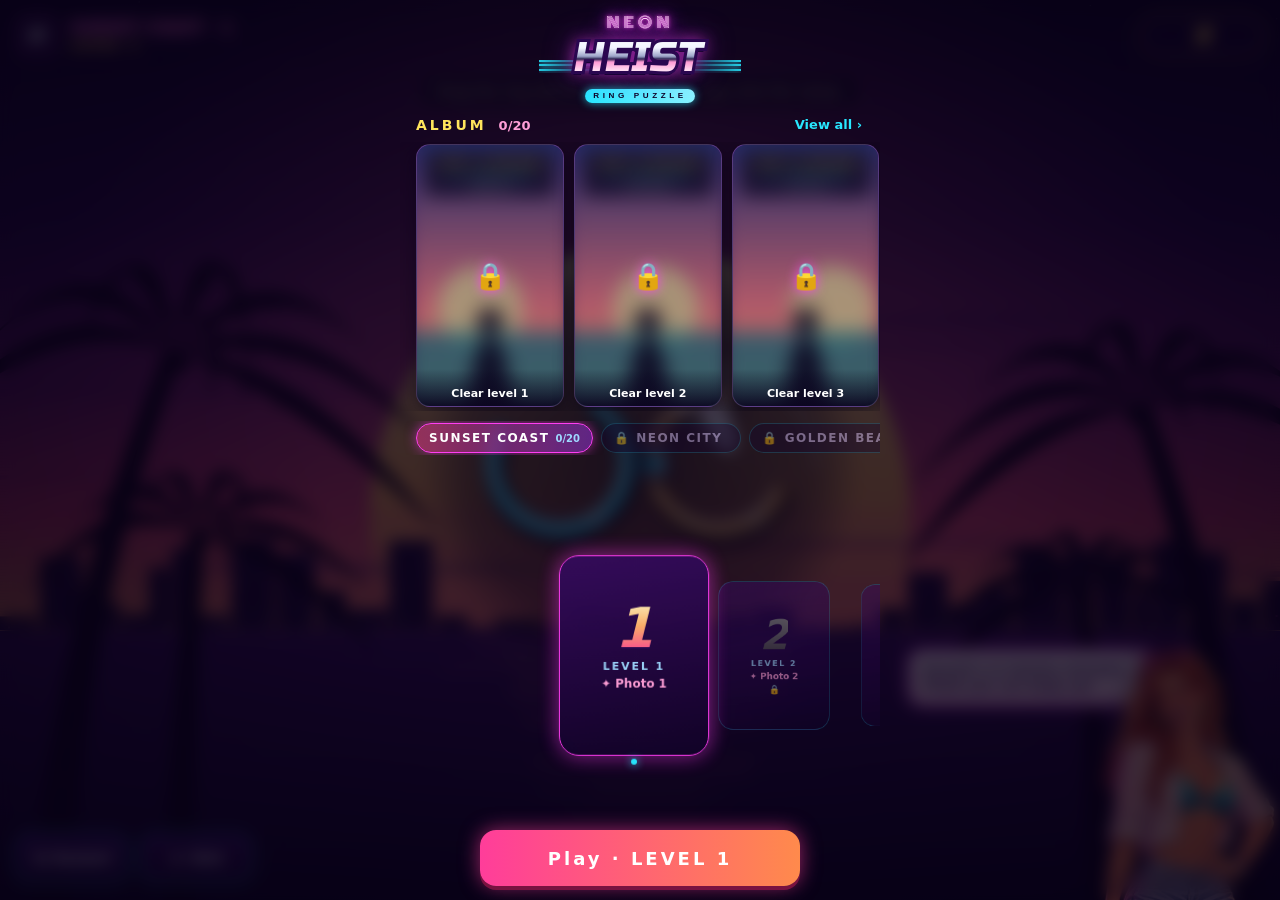
==== commit 20787a75: "改名 NEON HEIST · Ring Puzzle；新 logo（3 种样式：铬金劫案 / 霓虹灯牌 / 夕阳复古，tools/logo.html 预览，主页先用铬金劫案），OFL 开源字体打包进" ====
--- a/index.html
+++ b/index.html
@@ -7,10 +7,10 @@
   <meta name="apple-mobile-web-app-capable" content="yes">
   <meta name="mobile-web-app-capable" content="yes">
   <meta name="apple-mobile-web-app-status-bar-style" content="black-translucent">
-  <meta name="apple-mobile-web-app-title" content="Neon Loops">
+  <meta name="apple-mobile-web-app-title" content="Neon Heist">
   <link rel="apple-touch-icon" href="icon.png">
   <link rel="icon" href="icon.png">
-  <title>NEON LOOPS · Demo</title>
+  <title>NEON HEIST · Ring Puzzle</title>
   <link rel="stylesheet" href="style.css">
 </head>
 <body>
@@ -77,7 +77,8 @@
   <!-- 主页：顶部相册（女生照片）+ 章节 + 左右滑动选关，一屏放下 -->
   <section id="menu" class="overlay home">
     <div class="homebox">
-      <header class="hhead"><h1 class="logo">NEON<em>LOOPS</em></h1></header>
+      <!-- logo 样式：lg-chrome（A 铬金劫案）/ lg-tube（B 霓虹灯牌）/ lg-outrun（C 夕阳复古），预览见 tools/logo.html -->
+      <header class="hhead"><h1 class="nlogo lg-chrome" aria-label="Neon Heist"><span class="w1">NEON</span><span class="w2wrap"><span class="speed"></span><span class="w2s">HEIST</span><span class="w2">HEIST</span></span><span class="tag">RING PUZZLE</span></h1></header>
       <div class="halbum">
         <div class="hbar">
           <b><span data-i18n="album">Album</span> <span id="albumCount" class="cnt"></span></b>
--- a/style.css
+++ b/style.css
@@ -276,8 +276,7 @@
   transform: translateY(10px); transition: transform .3s; }
 .overlay.show .homebox { transform: none; }
 .hhead { flex: none; text-align: center; padding: 0 16px; }
-.hhead .logo { font-size: 30px; }
-.hhead .logo em { font-size: 13px; letter-spacing: 7px; margin-top: 1px; }
+.hhead .nlogo { --u: 0.9px; }
 /* 相册：占屏幕 34%，横向滑动；已解锁照片清晰，下一张模糊预览当钩子 */
 .halbum { flex: 0 0 34%; min-height: 0; display: flex; flex-direction: column; gap: 6px; }
 .hbar { display: flex; justify-content: space-between; align-items: center; padding: 0 16px; }
@@ -333,3 +332,57 @@
   background: linear-gradient(90deg, #ff3d9a, #ff8a4c); box-shadow: 0 4px 0 #7a1240, 0 0 20px rgba(255,61,154,0.6); }
 .playbtn.locked { background: linear-gradient(90deg, #4a3d66, #2b2140); box-shadow: 0 4px 0 #160d26; color: #9a8fb8; }
 .playbtn:active { transform: translateY(2px); }
+
+/* ---------- Logo：NEON HEIST（3 种样式，class 切换：lg-chrome / lg-tube / lg-outrun） ---------- */
+@font-face { font-family: 'Russo One'; src: url(assets/fonts/russoone.woff2) format('woff2'); font-display: swap; }
+@font-face { font-family: 'Monoton'; src: url(assets/fonts/monoton.woff2) format('woff2'); font-display: swap; }
+@font-face { font-family: 'Audiowide'; src: url(assets/fonts/audiowide.woff2) format('woff2'); font-display: swap; }
+@font-face { font-family: 'Orbitron'; src: url(assets/fonts/orbitron.woff2) format('woff2'); font-weight: 900; font-display: swap; }
+@font-face { font-family: 'Bungee Shade'; src: url(assets/fonts/bungeeshade.woff2) format('woff2'); font-display: swap; }
+.nlogo { position: relative; display: inline-flex; flex-direction: column; align-items: center; margin: 0; line-height: 1; font-style: normal;
+  --u: 1px; user-select: none; }
+.nlogo .w1, .nlogo .w2 { position: relative; display: block; }
+.nlogo .w2wrap { position: relative; display: block; z-index: 0; }
+.nlogo .w2s { position: absolute; inset: 0; z-index: -1; display: block; }
+.nlogo .tag { display: inline-block; margin-top: calc(6 * var(--u)); padding: calc(2 * var(--u)) calc(9 * var(--u)); border-radius: 999px;
+  font: 800 calc(9 * var(--u)) / 1.4 -apple-system, 'Segoe UI', sans-serif; letter-spacing: calc(4 * var(--u)); }
+
+/* A 铬金劫案：粉色霓虹细字 NEON + 斜切铬金属 HEIST（深紫厚描边、粉色外发光、速度线），扫光 */
+.lg-chrome .w1 { font: 400 calc(17 * var(--u)) 'Monoton', sans-serif; letter-spacing: calc(5 * var(--u)); color: #ffd6f6; margin-bottom: calc(-1 * var(--u));
+  text-shadow: 0 0 calc(4 * var(--u)) #ff3df2, 0 0 calc(12 * var(--u)) #ff3df2, 0 0 calc(24 * var(--u)) #b13dff; }
+.lg-chrome .w2 { font: 400 calc(46 * var(--u)) 'Russo One', sans-serif; letter-spacing: calc(1 * var(--u)); transform: skewX(-10deg); padding: 0 calc(6 * var(--u));
+  background: linear-gradient(100deg, transparent 40%, rgba(255,255,255,0.95) 50%, transparent 60%) no-repeat,
+    linear-gradient(180deg, #ffffff 0%, #f2f4ff 30%, #9aa3c7 47%, #2c2350 52%, #ff9ad5 58%, #ffe7f6 78%, #ffffff 100%);
+  background-size: 300% 100%, 100% 100%; background-position: 130% 0, 0 0;
+  -webkit-background-clip: text; background-clip: text; color: transparent; animation: lgShine 4.5s ease-in-out infinite; }
+.lg-chrome .w2s { font: 400 calc(46 * var(--u)) 'Russo One', sans-serif; letter-spacing: calc(1 * var(--u)); transform: skewX(-10deg); color: #2a0750; -webkit-text-stroke: calc(7 * var(--u)) #2a0750; padding: 0 calc(6 * var(--u));
+  text-shadow: 0 calc(4 * var(--u)) 0 #14022e, 0 0 calc(18 * var(--u)) rgba(255,61,242,0.9), 0 0 calc(34 * var(--u)) rgba(177,61,255,0.7); }
+@keyframes lgShine { 0%, 55% { background-position: 130% 0, 0 0; } 85%, 100% { background-position: -30% 0, 0 0; } }
+.lg-chrome .speed { position: absolute; left: calc(-34 * var(--u)); right: calc(-34 * var(--u)); top: 54%; height: calc(14 * var(--u)); z-index: -2;
+  background: repeating-linear-gradient(180deg, rgba(40,231,255,0.85) 0 calc(2 * var(--u)), transparent calc(2 * var(--u)) calc(5 * var(--u)));
+  -webkit-mask: linear-gradient(90deg, #000, transparent 30%, transparent 70%, #000); mask: linear-gradient(90deg, #000, transparent 30%, transparent 70%, #000);
+  filter: drop-shadow(0 0 calc(4 * var(--u)) #28e7ff); }
+.lg-chrome .tag { color: #0d0426; background: linear-gradient(90deg, #28e7ff, #8af3ff); box-shadow: 0 0 calc(10 * var(--u)) rgba(40,231,255,0.7); }
+
+/* B 霓虹灯牌：两行空心灯管字（粉 / 青），白热芯 + 多层光晕，偶尔闪一下 */
+.lg-tube .w1, .lg-tube .w2 { font: 400 calc(40 * var(--u)) 'Audiowide', sans-serif; letter-spacing: calc(3 * var(--u)); color: transparent; }
+.lg-tube .w1 { font-size: calc(26 * var(--u)); letter-spacing: calc(8 * var(--u)); -webkit-text-stroke: calc(1.6 * var(--u)) #ffe0fb;
+  text-shadow: 0 0 calc(3 * var(--u)) #ff3df2, 0 0 calc(10 * var(--u)) #ff3df2, 0 0 calc(22 * var(--u)) #ff3df2, 0 0 calc(40 * var(--u)) #b13dff;
+  animation: lgFlicker 6s infinite; }
+.lg-tube .w2 { font-size: calc(48 * var(--u)); -webkit-text-stroke: calc(2 * var(--u)) #e6fdff;
+  text-shadow: 0 0 calc(3 * var(--u)) #28e7ff, 0 0 calc(10 * var(--u)) #28e7ff, 0 0 calc(24 * var(--u)) #28e7ff, 0 0 calc(44 * var(--u)) #1a6fff; }
+.lg-tube .w2s, .lg-tube .speed, .lg-outrun .speed { display: none; }
+.lg-tube .tag { color: #ffe45c; border: 1px solid rgba(255,228,92,0.7); text-shadow: 0 0 6px #ffad42; box-shadow: 0 0 calc(8 * var(--u)) rgba(255,173,66,0.5) inset; }
+@keyframes lgFlicker { 0%, 91%, 93.5%, 96%, 100% { opacity: 1; } 92%, 95% { opacity: 0.35; } }
+
+/* C 夕阳复古：Orbitron 粗斜体 HEIST，夕阳渐变 + 下半截横条切割（80 年代 outrun），铬边；NEON 用立体阴影字 */
+.lg-outrun .w1 { font: 400 calc(20 * var(--u)) 'Bungee Shade', sans-serif; letter-spacing: calc(4 * var(--u)); color: #ffe45c;
+  text-shadow: 0 0 calc(10 * var(--u)) rgba(255,173,66,0.8); margin-bottom: calc(2 * var(--u)); }
+.lg-outrun .w2 { font: 900 calc(44 * var(--u)) 'Orbitron', sans-serif; font-style: italic; letter-spacing: calc(2 * var(--u)); transform: skewX(-8deg);
+  background: linear-gradient(180deg, #fff3a8 0%, #ffb36b 30%, #ff5ea8 58%, #c13dff 85%);
+  -webkit-background-clip: text; background-clip: text; color: transparent;
+  -webkit-mask: linear-gradient(180deg, #000 52%, transparent 52% 56%, #000 56% 64%, transparent 64% 67%, #000 67% 74%, transparent 74% 76%, #000 76%);
+  mask: linear-gradient(180deg, #000 52%, transparent 52% 56%, #000 56% 64%, transparent 64% 67%, #000 67% 74%, transparent 74% 76%, #000 76%); }
+.lg-outrun .w2s { display: none; }
+.lg-outrun .w2wrap { filter: drop-shadow(0 calc(1.5 * var(--u)) 0 #fff) drop-shadow(0 calc(3 * var(--u)) 0 #2a0750) drop-shadow(0 0 calc(14 * var(--u)) rgba(255,61,154,0.8)); }
+.lg-outrun .tag { color: #fff; background: linear-gradient(90deg, #ff3d9a, #b13dff); box-shadow: 0 0 calc(10 * var(--u)) rgba(255,61,154,0.6); }
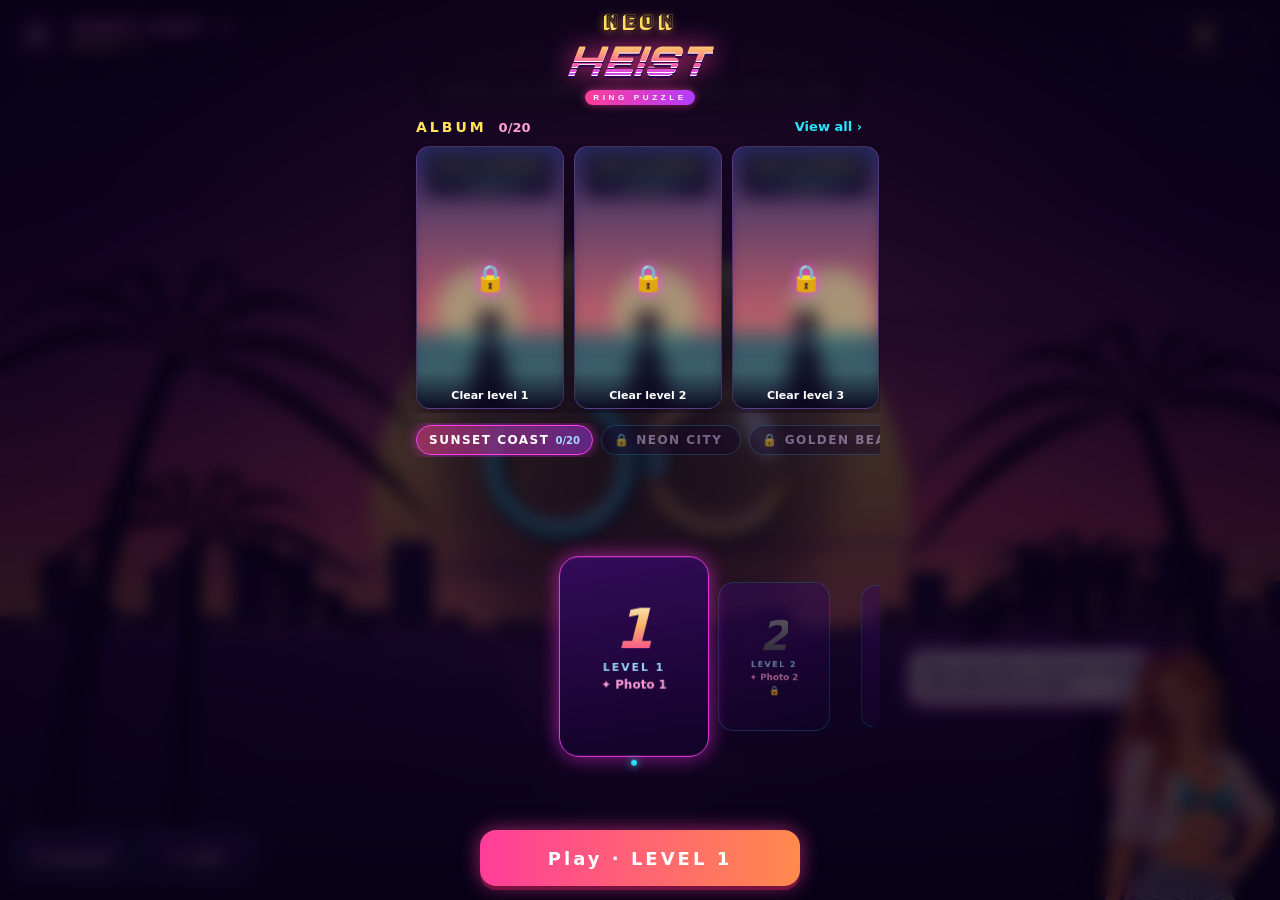
==== commit a045ec34: "主页 logo 改用 C 夕阳复古；交接文档：AGENTS.md（接手入口：规则、红线、发布流程、当前状态）、CLAUDE.md、docs/DEVLOG.md（开发历程、用户原话、否掉的方案和原因、踩" ====
--- a/index.html
+++ b/index.html
@@ -78,7 +78,7 @@
   <section id="menu" class="overlay home">
     <div class="homebox">
       <!-- logo 样式：lg-chrome（A 铬金劫案）/ lg-tube（B 霓虹灯牌）/ lg-outrun（C 夕阳复古），预览见 tools/logo.html -->
-      <header class="hhead"><h1 class="nlogo lg-chrome" aria-label="Neon Heist"><span class="w1">NEON</span><span class="w2wrap"><span class="speed"></span><span class="w2s">HEIST</span><span class="w2">HEIST</span></span><span class="tag">RING PUZZLE</span></h1></header>
+      <header class="hhead"><h1 class="nlogo lg-outrun" aria-label="Neon Heist"><span class="w1">NEON</span><span class="w2wrap"><span class="speed"></span><span class="w2s">HEIST</span><span class="w2">HEIST</span></span><span class="tag">RING PUZZLE</span></h1></header>
       <div class="halbum">
         <div class="hbar">
           <b><span data-i18n="album">Album</span> <span id="albumCount" class="cnt"></span></b>
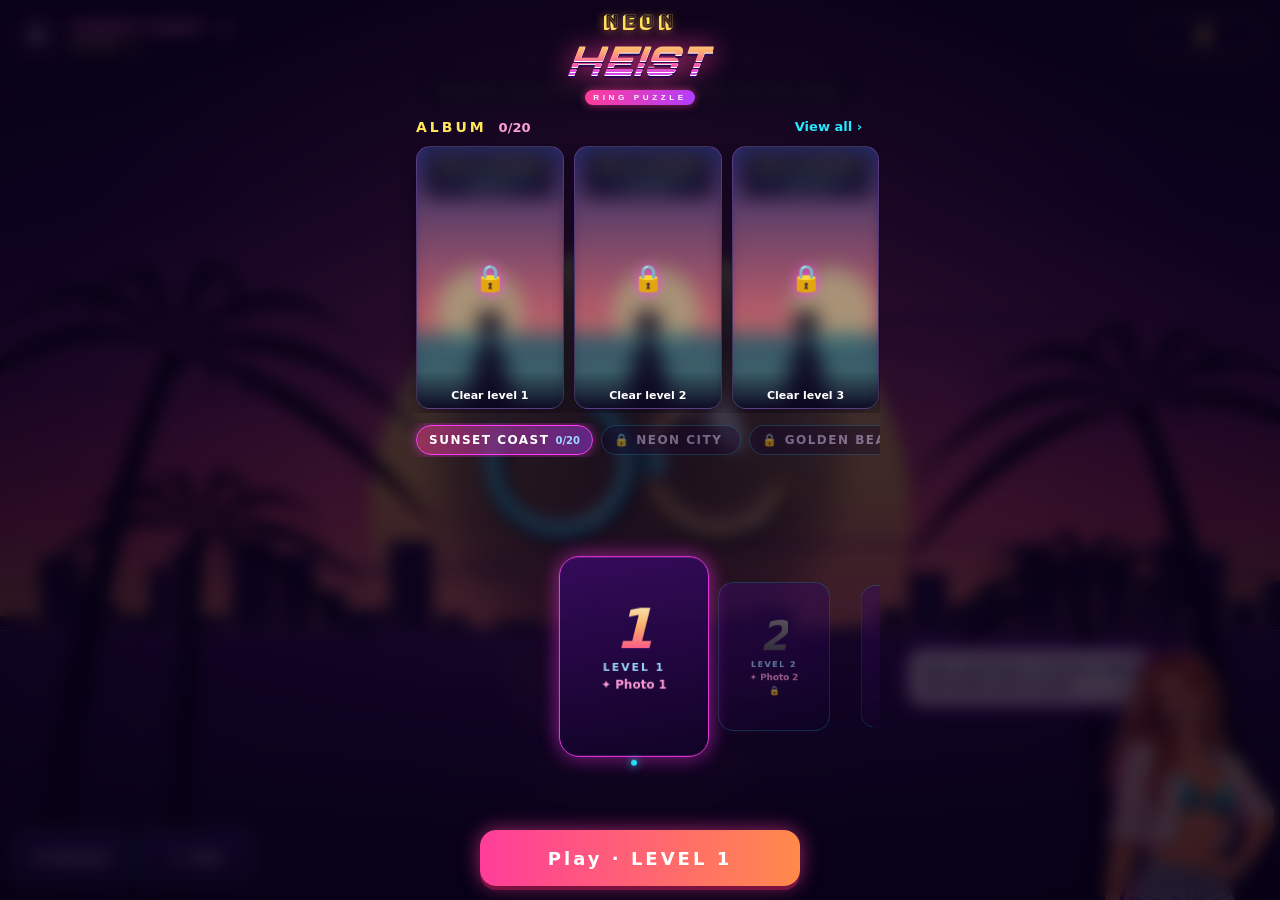
==== commit a44b49ef: "撬锁劫案皮肤（?skin=heist，默认关闭）：密码盘刻度、钢槽口、挂锁夹套、警报触点、金条、保险柜门板、钞票硬币、VAULT OPEN；保险柜开锁音效（模态合成，src/heist-audio.j" ====
--- a/index.html
+++ b/index.html
@@ -127,6 +127,7 @@
   <script src="src/levels.js"></script>
   <script src="src/chapters.js"></script>
   <script src="src/audio.js"></script>
+  <script src="src/heist-audio.js"></script>
   <script src="src/bg.js"></script>
   <script src="src/main.js"></script>
 </body>
--- a/style.css
+++ b/style.css
@@ -386,3 +386,8 @@
 .lg-outrun .w2s { display: none; }
 .lg-outrun .w2wrap { filter: drop-shadow(0 calc(1.5 * var(--u)) 0 #fff) drop-shadow(0 calc(3 * var(--u)) 0 #2a0750) drop-shadow(0 0 calc(14 * var(--u)) rgba(255,61,154,0.8)); }
 .lg-outrun .tag { color: #fff; background: linear-gradient(90deg, #ff3d9a, #b13dff); box-shadow: 0 0 calc(10 * var(--u)) rgba(255,61,154,0.6); }
+
+/* ---------- 撬锁劫案皮肤（?skin=heist）和单关测试模式（<html data-test-level>） ---------- */
+.test-solo #girl, .test-solo #btnHome { display: none !important; }
+.skin-heist #scoreBox { width: 140px; }
+.skin-heist #score { font-variant-numeric: tabular-nums; letter-spacing: 0.5px; }
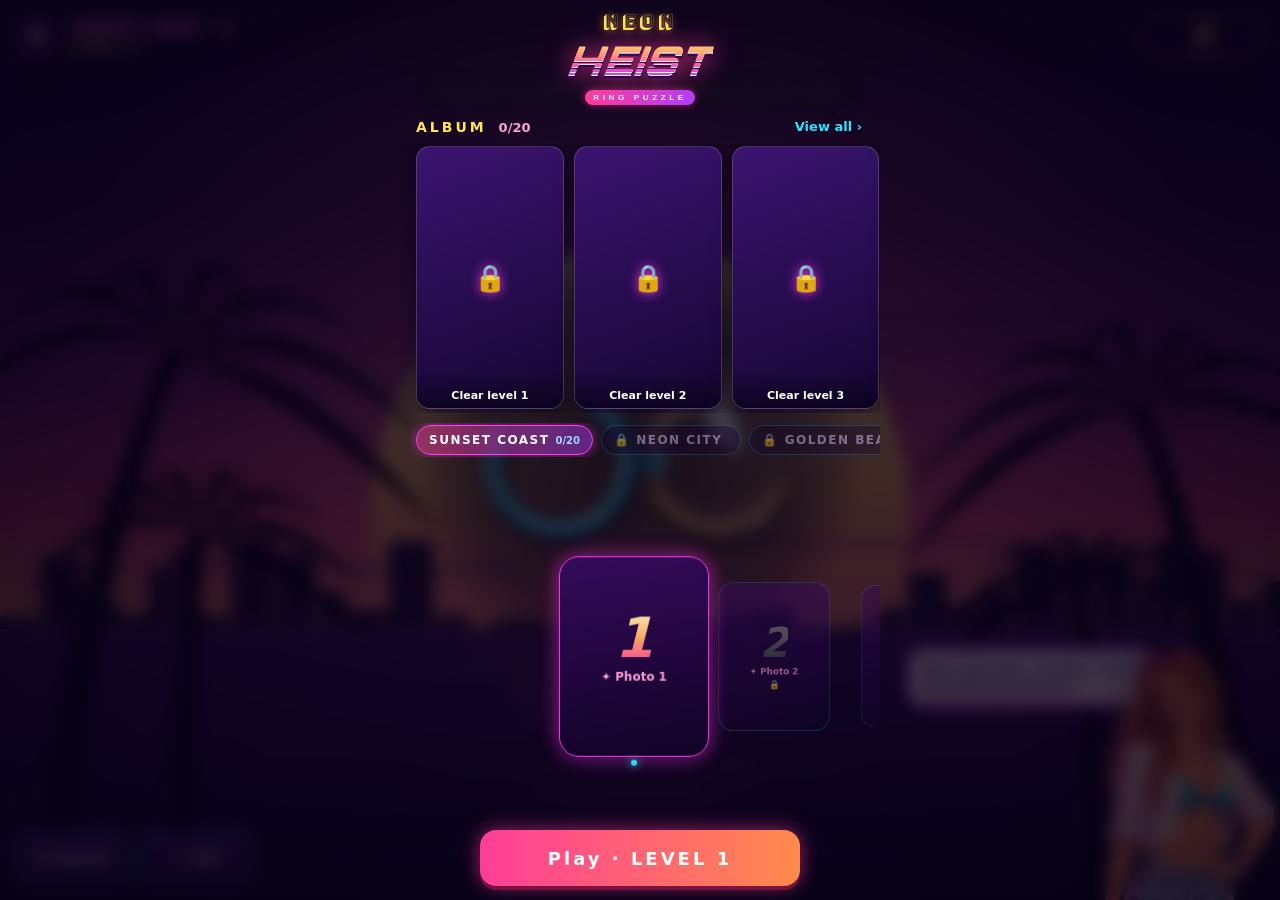
==== commit e3ba3926: "剧情系统：插画页 + 视频播放器、结算画面「每关后看剧情」开关（默认开）、相册剧情集连播；第 1 章前 5 关剧情配置（占位图）；反应规则 v2（连击三档、新表情回退、冷却、干净通关台词）；第一季大纲" ====
--- a/index.html
+++ b/index.html
@@ -99,6 +99,8 @@
       <p id="winInfo"></p>
       <button id="winPhoto" class="winphoto"><span class="thumb"><img id="winPhotoImg" alt=""><i>▶</i></span><span><b id="winPhotoTitle">New photo unlocked!</b><small data-i18n="tapToView">Tap to view</small></span></button>
       <div id="winBg" class="winbg"><b data-i18n="newBg">New background unlocked!</b><span id="winBgName"></span></div>
+      <!-- 每关后看剧情：默认打开，记住玩家的选择（docs/story.md） -->
+      <button id="togStory" class="storytog"><span class="sw"><i></i></span><span data-i18n="storyToggle">Story after each level</span></button>
       <div class="row">
         <button id="btnRetry" class="secondary"><span data-i18n="retry">Retry</span></button>
         <button id="btnNext" class="primary"><span id="btnNextLabel" data-i18n="next">Next ›</span></button>
@@ -114,6 +116,13 @@
     </div>
   </section>
 
+  <!-- 剧情播放：插画页（游戏叠加对白气泡）和视频，点一下出全部气泡 / 翻到下一页，右上角可以跳过 -->
+  <section id="story" class="overlay story">
+    <div class="sstage"><img id="storyImg" alt=""><video id="storyVid" playsinline preload="auto"></video>
+      <div id="storyBubbles" class="sbubbles"><div class="sz sz-top"></div><div class="sz sz-c"></div><div class="sz sz-bot"></div></div></div>
+    <div class="stopbar"><span id="storyCount" class="scount"></span><button id="btnStorySkip" class="sskip"><span data-i18n="skip">Skip</span> ›</button></div>
+    <div id="storyHint" class="shint" data-i18n="tapNext">Tap to continue</div>
+  </section>
   <section id="viewer" class="overlay viewer">
     <img id="viewImg" alt="">
     <video id="viewVid" playsinline controls preload="none"></video>
--- a/style.css
+++ b/style.css
@@ -391,3 +391,150 @@
 .test-solo #girl, .test-solo #btnHome { display: none !important; }
 .skin-heist #scoreBox { width: 140px; }
 .skin-heist #score { font-variant-numeric: tabular-nums; letter-spacing: 0.5px; }
+#lookSwitch { position: fixed; right: 12px; bottom: calc(env(safe-area-inset-bottom, 0px) + 84px); z-index: 30; display: flex; gap: 0;
+  border-radius: 999px; overflow: hidden; border: 1px solid rgba(255,228,92,0.6); background: rgba(13,4,38,0.7); }
+#lookSwitch button { border: 0; background: transparent; color: #ddd; font: 700 12px -apple-system, system-ui, sans-serif; padding: 6px 9px; }
+#lookSwitch button.on { background: linear-gradient(90deg, #ff3d9a, #b13dff); color: #fff; }
+/* 劫案皮肤：赃款数字跳得更大，带一下金光（代替棋盘上的“+$200”） */
+.skin-heist #score.bump { animation: bumpCash .55s cubic-bezier(.2,1.6,.4,1); }
+@keyframes bumpCash { 0% { transform: scale(1); } 25% { transform: scale(1.55); color: #fff6c2; text-shadow: 0 0 18px #ffd25c, 0 0 34px rgba(255,173,66,0.9); } 100% { transform: scale(1); } }
+.skin-heist #scoreBox.flash { animation: boxFlash .55s; }
+@keyframes boxFlash { 25% { box-shadow: 0 0 22px rgba(255,210,92,0.85), inset 0 0 12px rgba(255,210,92,0.5); border-color: #ffe45c; } }
+/* ---------- D 写实：正式按钮（Restart 次要：深色玻璃 + 铬边；Hint 主要：夕阳金橙）---------- */
+.look-real #tools button:not(.icon) { position: relative; min-width: 124px; height: 52px; border-radius: 16px; gap: 8px; overflow: hidden;
+  font: 800 15px/1 -apple-system, 'SF Pro Display', system-ui, sans-serif; letter-spacing: 0.6px; text-transform: uppercase; color: #fff;
+  border: 0; box-shadow: 0 6px 14px rgba(0,0,0,0.45), 0 2px 0 rgba(0,0,0,0.35); transition: transform .08s, filter .08s, box-shadow .08s; }
+.look-real #tools button:not(.icon)::before { content: ''; position: absolute; inset: 0; border-radius: inherit; padding: 1.5px; pointer-events: none;
+  background: linear-gradient(180deg, rgba(255,255,255,0.9), rgba(255,255,255,0.15) 45%, rgba(0,0,0,0.4) 55%, rgba(255,255,255,0.5));
+  -webkit-mask: linear-gradient(#000 0 0) content-box, linear-gradient(#000 0 0); -webkit-mask-composite: xor; mask-composite: exclude; }
+.look-real #tools button:not(.icon)::after { content: ''; position: absolute; left: 6px; right: 6px; top: 3px; height: 42%; border-radius: 12px 12px 30px 30px / 12px 12px 14px 14px;
+  background: linear-gradient(180deg, rgba(255,255,255,0.32), rgba(255,255,255,0)); pointer-events: none; }
+.look-real #tools button#btnReset { background: linear-gradient(180deg, #3a3346 0%, #1d1826 55%, #120e18 100%); }
+.look-real #tools button#btnHint { background: linear-gradient(180deg, #ffd36a 0%, #ff9a3c 48%, #e8562a 100%); color: #2a0e00; text-shadow: 0 1px 0 rgba(255,240,200,0.6); }
+.look-real #btnReset span { text-shadow: 0 1px 2px rgba(0,0,0,0.6); }
+.look-real #tools button span { font-size: 15px; }
+.look-real #tools .bi { display: inline-flex; width: 26px; height: 26px; border-radius: 50%; align-items: center; justify-content: center; flex: none; }
+.look-real #tools .bi svg { width: 16px; height: 16px; }
+.look-real #btnReset .bi { background: rgba(255,255,255,0.12); box-shadow: inset 0 1px 0 rgba(255,255,255,0.25); }
+.look-real #btnHint .bi { background: rgba(60,20,0,0.18); box-shadow: inset 0 1px 0 rgba(255,255,255,0.4); }
+.look-real #tools button:not(.icon):active { transform: translateY(2px) scale(0.98); filter: brightness(0.92); box-shadow: 0 3px 8px rgba(0,0,0,0.45), 0 1px 0 rgba(0,0,0,0.35); }
+/* ---------- E 统一（docs/art-bible.md）：界面层 = 平面海报风。平涂 + 3px 墨线 + 往右下的硬投影，Anton 字体，不发光、不斜体 ---------- */
+@font-face { font-family: 'Anton'; src: url(assets/fonts/anton.woff2) format('woff2'); font-display: swap; }
+.look-e { --ink: #1a0b2e; --cream: #fff4e0; --cash: #2fbf71; --pink: #ff4f9a; --sun1: #ffc93c; --sun2: #ff8a4c; }
+.look-e .scanlines { display: none; }
+.look-e #hud { gap: 10px; }
+.look-e #btnSettings.icon { width: 44px; height: 44px; border-radius: 12px; color: var(--ink); background: var(--cream);
+  border: 3px solid var(--ink); box-shadow: 0 4px 0 var(--ink); }
+.look-e #btnSettings.icon:active { transform: translateY(3px); box-shadow: 0 1px 0 var(--ink); }
+.look-e #hud .title { display: flex; flex-direction: column; align-items: flex-start; gap: 4px; }
+.look-e #lvName { display: inline-block; max-width: 100%; padding: 3px 12px 2px; transform: skewX(-6deg);
+  font: 400 19px/1.1 Anton, Impact, sans-serif; letter-spacing: 0.8px; text-transform: uppercase;
+  color: var(--cream); background: var(--pink); -webkit-background-clip: border-box; background-clip: border-box; filter: none;
+  border: 3px solid var(--ink); border-radius: 4px; box-shadow: 0 4px 0 var(--ink); }
+.look-e #lvNum { display: inline-block; margin: 0 0 0 6px; padding: 1px 8px; transform: skewX(-6deg);
+  font: 400 11px/1.3 Anton, Impact, sans-serif; font-style: normal; letter-spacing: 2px; color: var(--ink); text-shadow: none;
+  background: var(--sun1); border: 2px solid var(--ink); border-radius: 3px; }
+.look-e #scoreBox { position: relative; width: 136px; height: 46px; padding: 0 10px 0 38px; display: flex; align-items: center; justify-content: center;
+  border-radius: 10px; background: var(--cash); border: 3px solid var(--ink); box-shadow: 0 4px 0 var(--ink); transform: skewX(-6deg); }
+.look-e #scoreBox::before { content: ''; position: absolute; left: 9px; top: 50%; width: 22px; height: 14px; margin-top: -7px; border-radius: 3px;
+  background: radial-gradient(circle at 50% 50%, var(--cash) 0 3px, transparent 3.5px), #b9f3cf; border: 2px solid var(--ink); }
+.look-e #score { font: 400 23px/1 Anton, Impact, sans-serif; font-style: normal; letter-spacing: 0.5px; color: var(--cream);
+  text-shadow: 0 2px 0 var(--ink), 1.5px 0 0 var(--ink), -1.5px 0 0 var(--ink), 0 -1.5px 0 var(--ink); transform: skewX(6deg); }
+.look-e #score.bump { animation: bumpE .45s cubic-bezier(.2,1.7,.4,1); }
+@keyframes bumpE { 30% { transform: skewX(6deg) scale(1.35) translateY(-2px); } 100% { transform: skewX(6deg) scale(1); } }
+.look-e #scoreBox.flash { animation: none; }
+#comboTag { position: absolute; right: -6px; bottom: -18px; padding: 1px 8px; border-radius: 4px; opacity: 0; transform: scale(0.4) rotate(-6deg);
+  font: 400 15px/1.3 Anton, Impact, sans-serif; color: #fff4e0; background: #ff4f9a; border: 2px solid #1a0b2e; box-shadow: 0 3px 0 #1a0b2e; pointer-events: none; }
+#comboTag.show { animation: comboIn 1.3s cubic-bezier(.2,1.6,.4,1) forwards; }
+@keyframes comboIn { 0% { opacity: 0; transform: scale(0.4) rotate(-6deg); } 14% { opacity: 1; transform: scale(1.15) rotate(-6deg); } 24%, 80% { opacity: 1; transform: scale(1) rotate(-6deg); } 100% { opacity: 0; transform: scale(1) rotate(-6deg); } }
+/* 按钮：HINT 主要（夕阳金橙），RESTART 次要（奶白） */
+.look-e #tools { gap: 12px; }
+.look-e #tools button:not(.icon) { position: relative; min-width: 128px; height: 52px; border-radius: 14px; gap: 8px; padding: 0 16px 0 10px;
+  font: 400 19px/1 Anton, Impact, sans-serif; letter-spacing: 1px; text-transform: uppercase; color: var(--ink);
+  border: 3px solid var(--ink); box-shadow: 0 5px 0 var(--ink); transition: transform .06s, box-shadow .06s; }
+.look-e #tools button:not(.icon)::before, .look-e #tools button:not(.icon)::after { display: none; }
+.look-e #tools button#btnReset { background: var(--cream); }
+.look-e #tools button#btnHint { background: linear-gradient(180deg, var(--sun1) 0 55%, var(--sun2) 55% 100%); text-shadow: none; }
+.look-e #tools button span { font-size: 19px; text-shadow: none; }
+.look-e #tools .bi { display: inline-flex; width: 30px; height: 30px; border-radius: 50%; align-items: center; justify-content: center; flex: none;
+  border: 2.5px solid var(--ink); color: var(--ink); box-shadow: none; }
+.look-e #tools .bi svg { width: 16px; height: 16px; }
+.look-e #btnReset .bi { background: #2dd4bf; }
+.look-e #btnHint .bi { background: var(--cream); }
+.look-e #tools button:not(.icon):active { transform: translateY(4px); box-shadow: 0 1px 0 var(--ink); filter: none; }
+/* 提示条、困难关横幅 */
+.look-e #tip { background: var(--ink); color: var(--cream); border: 3px solid var(--cream); border-radius: 10px; box-shadow: 0 4px 0 rgba(26,11,46,0.9);
+  font-weight: 700; text-shadow: none; }
+.look-e #banner span { font: 400 46px/1 Anton, Impact, sans-serif; font-style: normal; letter-spacing: 3px; color: var(--cream); text-shadow: 0 4px 0 var(--ink), 2px 0 0 var(--ink), -2px 0 0 var(--ink); }
+.look-e #lookSwitch { border: 2px solid var(--ink); background: var(--cream); box-shadow: 0 3px 0 var(--ink); }
+.look-e #lookSwitch button { color: var(--ink); }
+.look-e #lookSwitch button.on { background: var(--pink); color: var(--cream); }
+/* E 测试页显示女生（第 1 章 Kira）；对话气泡改成海报风漫画气泡；A-E 切换按钮挪到右上金额框下面，不挡女生 */
+.test-solo.look-e #girl { display: block !important; }
+.look-e .bubble { background: var(--cream); color: var(--ink); border: 3px solid var(--ink); border-radius: 16px 16px 4px 16px;
+  box-shadow: 0 4px 0 var(--ink); font: 700 14px/1.3 -apple-system, system-ui, sans-serif; text-shadow: none; }
+.look-e #lookSwitch { top: calc(env(safe-area-inset-top, 0px) + 74px); bottom: auto; right: 12px; }
+/* E / F（用户 11-28）：左下两个按钮只留图标、缩小（循环箭头 = 重来，灯泡 = 提示，不用文字）；右上金额框缩小 */
+.look-e #tools { gap: 12px; }
+.look-e #tools button:not(.icon) { min-width: 0; width: 50px; height: 50px; padding: 0; border-radius: 14px; }
+.look-e #tools button span { display: none; }
+.look-e #tools .bi { width: 34px; height: 34px; border: 0; background: none !important; }
+.look-e #tools .bi svg { width: 26px; height: 26px; }
+.look-e #scoreBox { width: 112px; height: 38px; padding: 0 8px 0 30px; border-radius: 9px; }
+.look-e #scoreBox::before { left: 7px; width: 18px; height: 12px; margin-top: -6px; border-width: 1.5px; }
+.look-e #score { font-size: 19px; }
+.look-e #btnSettings.icon { width: 40px; height: 40px; }
+#timeSwitch { position: fixed; right: 12px; top: calc(env(safe-area-inset-top, 0px) + 108px); z-index: 30; display: flex; border-radius: 999px; overflow: hidden;
+  border: 2px solid #1a0b2e; background: #fff4e0; box-shadow: 0 3px 0 #1a0b2e; }
+#timeSwitch button { border: 0; background: transparent; color: #1a0b2e; font: 700 12px -apple-system, system-ui, sans-serif; padding: 5px 10px; }
+#timeSwitch button.on { background: #2f8cff; color: #fff; }
+/* E / F / G（用户 11-28）：标题只留「章节名 · 章内关卡号」，去掉下面的 LEVEL 标签 */
+.look-e #lvNum { display: none; }
+/* ---------- 剧情（docs/story.md）：全屏插画 / 视频 + 游戏叠加的漫画气泡（海报风：奶白底、墨线、硬投影） ---------- */
+.overlay.story { z-index: 40; background: #05010d; padding: 0; display: block; }
+.story .sstage { position: absolute; inset: 0; }
+.story .sstage img, .story .sstage video { position: absolute; inset: 0; width: 100%; height: 100%; object-fit: cover; }
+.story .sbubbles { position: absolute; inset: 0; pointer-events: none; font-family: -apple-system, system-ui, sans-serif; }
+.story .sz { position: absolute; left: 14px; right: 14px; display: flex; flex-direction: column; gap: 10px; }
+.story .sz-top { top: calc(env(safe-area-inset-top, 0px) + 58px); }
+.story .sz-c { top: 46%; align-items: center; }
+.story .sz-bot { bottom: calc(env(safe-area-inset-bottom, 0px) + 52px); }
+.story .sb { position: relative; max-width: 78%; padding: 10px 14px; border-radius: 16px; background: #fff4e0; color: #1a0b2e;
+  border: 3px solid #1a0b2e; box-shadow: 0 4px 0 #1a0b2e; font-weight: 800; font-size: 17px; line-height: 1.3;
+  opacity: 0; transform: translateY(8px) scale(0.92); transition: opacity .18s, transform .22s cubic-bezier(.2,1.6,.4,1); }
+.story .sb.show { opacity: 1; transform: none; }
+.story .at-tr, .story .at-br { align-self: flex-end; }
+.story .at-tl, .story .at-bl { align-self: flex-start; }
+/* 尾巴：Kira 在右边，尾巴朝右下；Nico 在左边，尾巴朝左上 */
+.story .sb.who-kira::after, .story .sb.who-nico::after { content: ''; position: absolute; width: 14px; height: 14px; background: #fff4e0;
+  border: 3px solid #1a0b2e; border-top: 0; border-left: 0; }
+.story .sb.who-kira::after { right: 22px; bottom: -9px; transform: rotate(45deg); }
+.story .sb.who-nico { background: #1a0b2e; color: #fff4e0; border-color: #fff4e0; box-shadow: 0 4px 0 rgba(0,0,0,0.5); }
+.story .sb.who-nico::after { left: 22px; top: -9px; transform: rotate(225deg); background: #1a0b2e; border-color: #fff4e0; }
+/* 贴在物件上的字（餐巾纸上的口红字）：没有框 */
+.story .sb.who-note { background: none; border: 0; box-shadow: none; color: #ff4f9a; font: 400 34px/1 Anton, Impact, sans-serif; letter-spacing: 1px;
+  transform: rotate(-6deg) scale(0.9); text-shadow: 0 2px 0 rgba(26,11,46,0.35); }
+.story .sb.who-note.show { transform: rotate(-6deg); }
+.story .stopbar { position: absolute; top: calc(env(safe-area-inset-top, 0px) + 12px); left: 14px; right: 14px; display: flex; justify-content: space-between; align-items: center; z-index: 2; }
+.story .scount { font: 700 13px -apple-system, system-ui, sans-serif; color: #fff4e0; text-shadow: 0 1px 2px #000; }
+.story .sskip { padding: 7px 14px; border-radius: 999px; background: rgba(26,11,46,0.7); color: #fff4e0; border: 2px solid #fff4e0; font: 800 13px -apple-system, system-ui, sans-serif; }
+.story .shint { position: absolute; left: 0; right: 0; bottom: calc(env(safe-area-inset-bottom, 0px) + 14px); text-align: center; color: rgba(255,244,224,0.75);
+  font: 700 12px -apple-system, system-ui, sans-serif; letter-spacing: 1px; text-shadow: 0 1px 2px #000; pointer-events: none; }
+/* 结算画面：每关后看剧情的开关 */
+.storytog { display: flex; align-items: center; gap: 10px; margin: 10px auto 4px; padding: 6px 4px; background: none; color: inherit; font-size: 14px; font-weight: 700; opacity: 0.9; }
+.storytog .sw { position: relative; width: 40px; height: 24px; border-radius: 999px; background: rgba(255,255,255,0.22); transition: background .15s; flex: none; }
+.storytog .sw i { position: absolute; left: 3px; top: 3px; width: 18px; height: 18px; border-radius: 50%; background: #fff; transition: transform .15s; }
+.storytog.on .sw { background: #2fbf71; }
+.storytog.on .sw i { transform: translateX(16px); }
+/* 相册：剧情集（每 5 关一集，点一下连播） */
+.astory .scont { display: block; width: 100%; margin: 4px 0 10px; padding: 11px; border-radius: 12px; background: linear-gradient(90deg, #ff4f9a, #a274ff); color: #fff; font-weight: 800; font-size: 15px; }
+.astory .eprow { display: grid; grid-template-columns: repeat(2, 1fr); gap: 10px; }
+.astory .epcard { display: flex; flex-direction: column; align-items: flex-start; gap: 3px; padding: 0; background: none; color: inherit; text-align: left; }
+.astory .epcard .th { position: relative; width: 100%; aspect-ratio: 3 / 4; border-radius: 10px; background: #2a0f4a center / cover no-repeat; border: 2px solid rgba(255,255,255,0.25); overflow: hidden; }
+.astory .epcard .th i { position: absolute; left: 50%; top: 50%; transform: translate(-50%, -50%); font-style: normal; font-size: 26px; color: #fff; text-shadow: 0 2px 6px #000; }
+.astory .epcard .th em { position: absolute; left: 6px; top: 6px; padding: 1px 6px; border-radius: 4px; background: #ff4f9a; color: #fff; font: 800 10px -apple-system, system-ui, sans-serif; font-style: normal; }
+.astory .epcard b { font-size: 14px; }
+.astory .epcard small { font-size: 11px; opacity: 0.75; }
+.astory .epcard.locked .th { filter: grayscale(0.8) brightness(0.6); }
+/* 测试页的 A-G、黄昏/白天切换：有面板打开时藏起来，不挡结算、相册、剧情 */
+.overlay.show ~ #lookSwitch, .overlay.show ~ #timeSwitch { display: none; }
